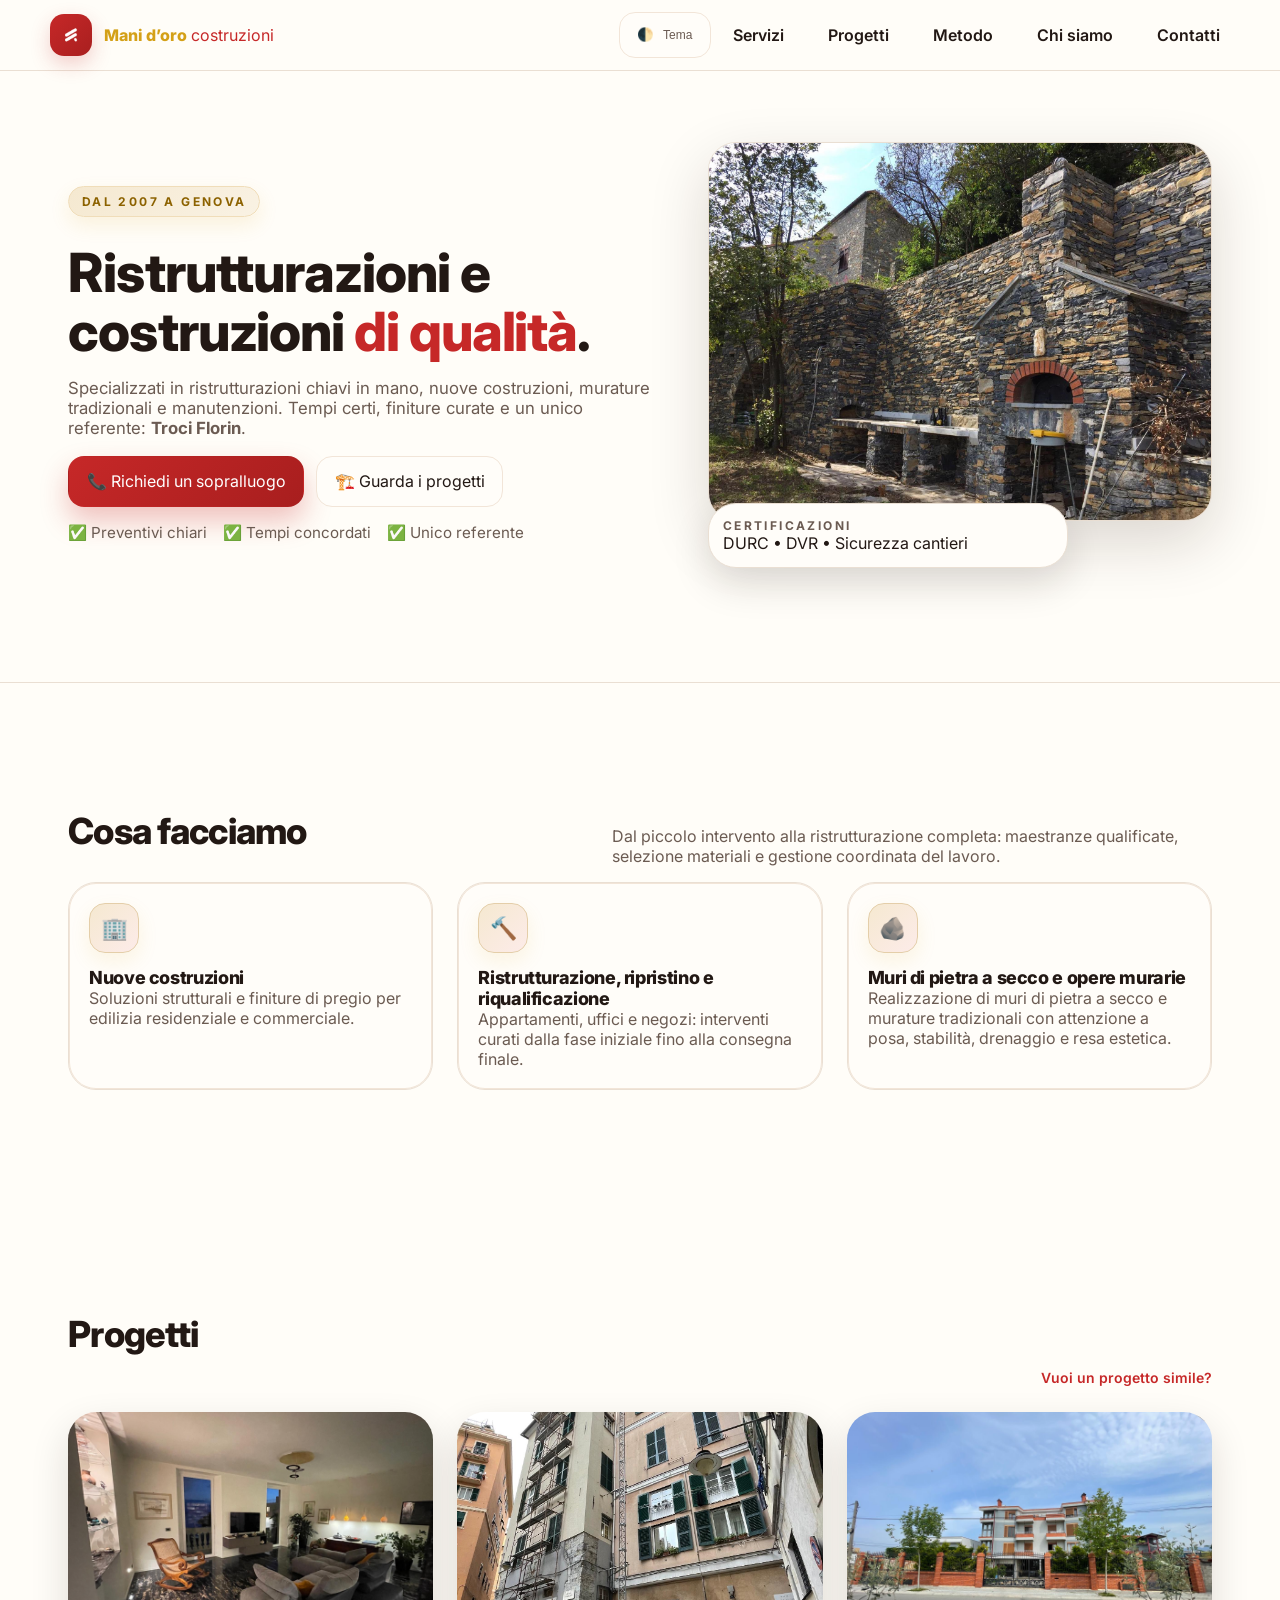
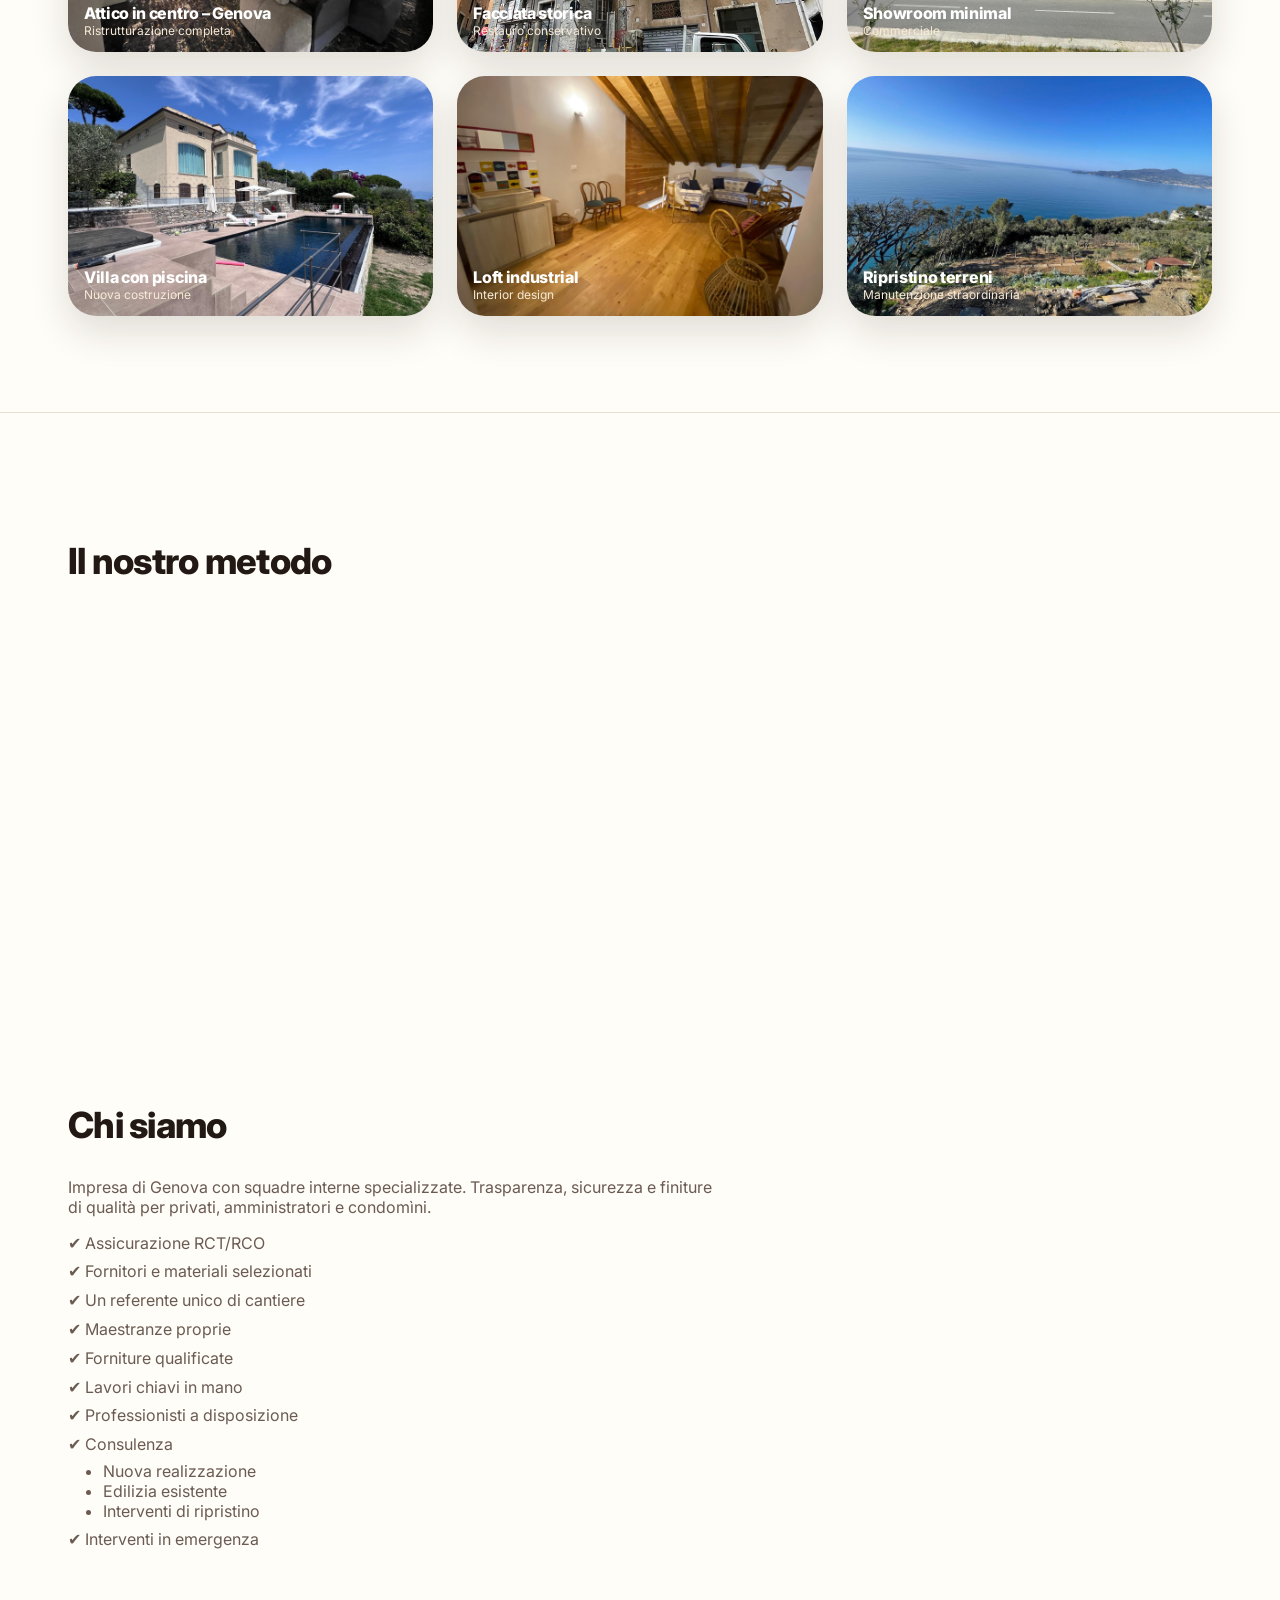
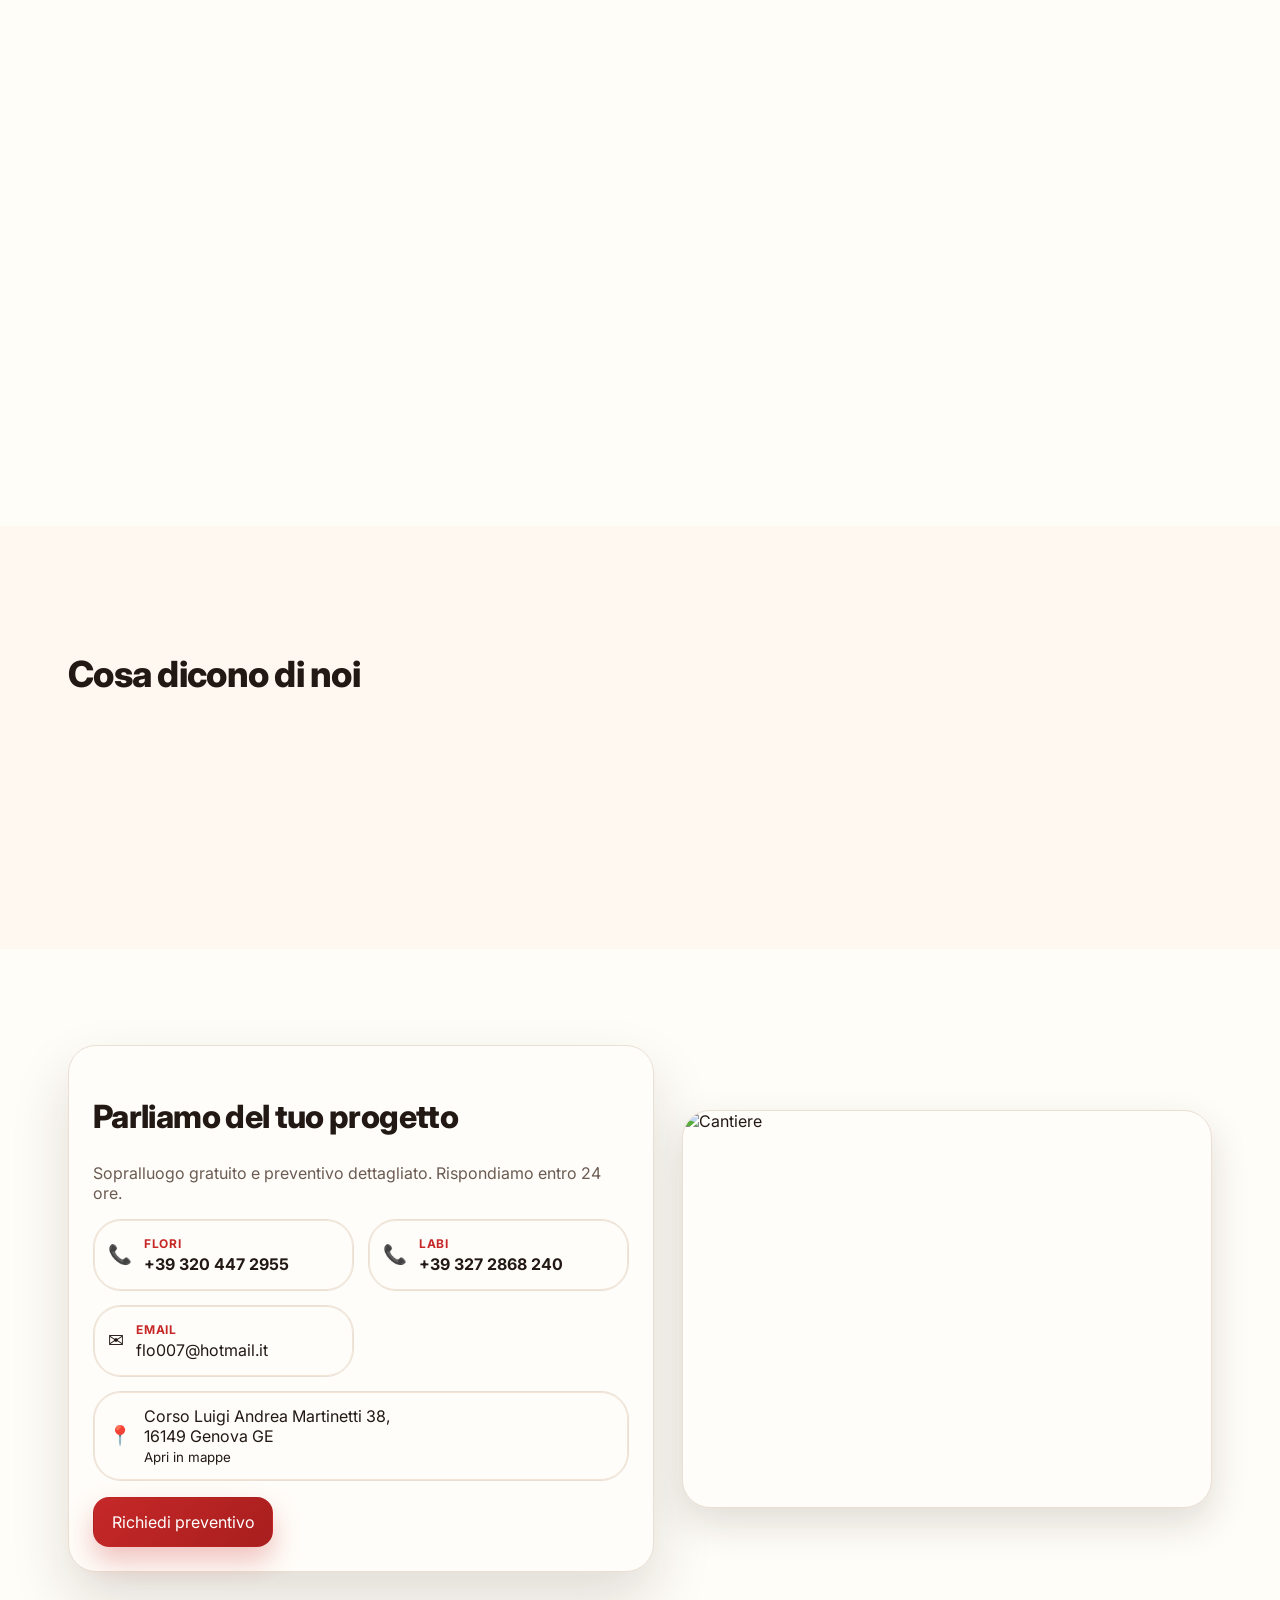
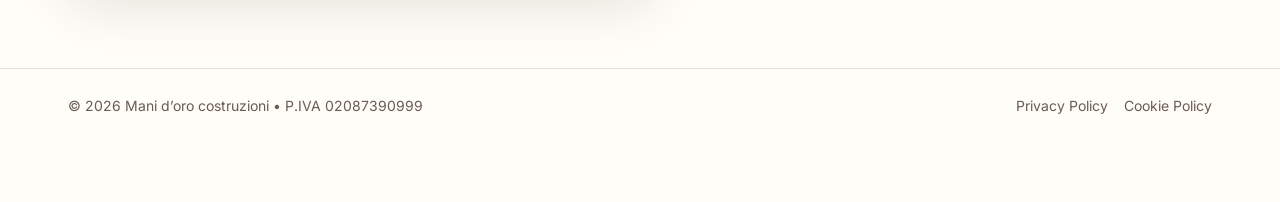
==== index.html @ 69151819 "Replace image sources with local files" ====
<!doctype html>
<html lang="it">
<head>
    <meta charset="utf-8" />
    <meta name="viewport" content="width=device-width, initial-scale=1" />
    <title>Mani d’oro costruzioni</title>
    <meta name="description" content="Mani d’oro costruzioni: impresa edile a Genova di Troci Florin." />
    <link rel="preconnect" href="https://fonts.googleapis.com">
    <link rel="preconnect" href="https://fonts.gstatic.com" crossorigin>
    <link href="https://fonts.googleapis.com/css2?family=Inter:wght@400;500;600;700;800&display=swap" rel="stylesheet">
    <link href="css/home.css" rel="stylesheet" />
</head>
<body>
    <!-- NAV -->
    <header class="sticky" role="banner">
        <div class="container nav-wrap">
            <a href="#hero" class="brand-link" aria-label="Torna all'inizio">
                <div class="brand-mark">
                    <img class="logo logo-dark" src="img/logo-white.png" alt="Mani d’oro costruzioni" width="22" height="22" />
                </div>
                <div class="logo-text">
                    <b class="md-h gold">Mani d’oro</b>
                    <span class="red">costruzioni</span>
                </div>
            </a>

            <button id="toggleTheme" class="btn ghost subtitle" aria-label="Cambia tema">🌓 <span class="theme-label">Tema</span></button>

            <button id="navToggle" class="btn ghost subtitle mobile-only"
                    aria-label="Apri menu" aria-expanded="false" aria-controls="navMenu">☰</button>

            <nav id="navMenu" aria-label="Principale">
                <ul class="menu">
                    <li><a href="#servizi">Servizi</a></li>
                    <li><a href="#portfolio">Progetti</a></li>
                    <li><a href="#processo">Metodo</a></li>
                    <li><a href="#chi-siamo">Chi siamo</a></li>
                    <li><a href="#contatti">Contatti</a></li>
                </ul>
            </nav>
        </div>
    </header>

    <!-- HERO -->
    <section id="hero" class="hero">
        <div class="container hero-grid">
            <div>
                <div class="subtitle hero-topline">
                    <span class="badge">Dal 2007 a Genova</span>
                </div>

                <h1 class="title hero-title">
                    Ristrutturazioni e costruzioni <span class="accent-text">di qualità</span>.
                </h1>

                <p class="subtitle hero-copy">
                    Specializzati in ristrutturazioni chiavi in mano, nuove costruzioni, murature tradizionali e manutenzioni.
                    Tempi certi, finiture curate e un unico referente: <strong>Troci Florin</strong>.
                </p>

                <div class="hero-actions">
                    <a href="#contatti" class="btn primary">📞 Richiedi un sopralluogo</a>
                    <a href="#portfolio" class="btn ghost">🏗️ Guarda i progetti</a>
                </div>

                <div class="kpis">
                    <div>✅ Preventivi chiari</div>
                    <div>✅ Tempi concordati</div>
                    <div>✅ Unico referente</div>
                </div>
            </div>

            <div class="reveal">
                <div class="card bleed ring shadow-xl no-pad">
                    <img src="/img/WhatsApp%20Image%202026-03-26%20at%207.37.46%20AM.jpeg" alt="Cantiere e squadra edile" />
                </div>

                <div class="card tight shadow-lg cert-card">
                    <div class="subtitle cert-title">Certificazioni</div>
                    <div>DURC • DVR • Sicurezza cantieri</div>
                </div>
            </div>
        </div>
    </section>

    <!-- SERVIZI -->
    <section id="servizi" class="section-border">
        <div class="container">
            <div class="section-head">
                <h2 class="title section-title">Cosa facciamo</h2>
                <p class="subtitle section-copy">
                    Dal piccolo intervento alla ristrutturazione completa: maestranze qualificate, selezione materiali e gestione coordinata del lavoro.
                </p>
            </div>

            <div class="grid cols-3 service-grid">
                <div class="card feature reveal ring">
                    <div class="icon">🏢</div>
                    <div>
                        <div class="title feature-title">Nuove costruzioni</div>
                        <div class="subtitle">
                            Soluzioni strutturali e finiture di pregio per edilizia residenziale e commerciale.
                        </div>
                    </div>
                </div>

                <div class="card feature reveal ring">
                    <div class="icon">🔨</div>
                    <div>
                        <div class="title feature-title">Ristrutturazione, ripristino e riqualificazione</div>
                        <div class="subtitle">
                            Appartamenti, uffici e negozi: interventi curati dalla fase iniziale fino alla consegna finale.
                        </div>
                    </div>
                </div>

                <div class="card feature reveal ring">
                    <div class="icon">🪨</div>
                    <div>
                        <div class="title feature-title">Muri di pietra a secco e opere murarie</div>
                        <div class="subtitle">
                            Realizzazione di muri di pietra a secco e murature tradizionali con attenzione a posa, stabilità, drenaggio e resa estetica.
                        </div>
                    </div>
                </div>
            </div>
        </div>
    </section>

    <!-- PORTFOLIO -->
    <section id="portfolio">
        <div class="container">
            <div class="section-head">
                <h2 class="title section-title">Progetti</h2>
                <a href="#contatti" class="subtitle section-link">Vuoi un progetto simile?</a>
            </div>

            <div class="grid cols-3" style="margin-top:26px">
                <figure class="work ring reveal shadow-lg">
                    <img alt="Attico in centro – Genova" src="img/d7bdcaf5-244e-4e22-9ba8-12d6778380ae.jpeg?q=80&w=1200&auto=format&fit=crop">
                    <figcaption class="work-meta">
                        <div class="indexed100">
                            <div class="title white-text">Attico in centro – Genova</div>
                            <div class="subtitle work-subtitle">Ristrutturazione completa</div>
                        </div>
                        <span class="pill indexed100">Dettagli</span>
                    </figcaption>
                </figure>

                <figure class="work ring reveal shadow-lg">
                    <img alt="Facciata storica" src="img/86275e71-2fc5-45fb-84c9-345a38d446e4.jpeg">
                    <figcaption class="work-meta">
                        <div class="indexed100">
                            <div class="title white-text">Facciata storica</div>
                            <div class="subtitle work-subtitle">Restauro conservativo</div>
                        </div>
                        <span class="pill indexed100">Dettagli</span>
                    </figcaption>
                </figure>

                <figure class="work ring reveal shadow-lg">
                    <img alt="Showroom minimal" src="img/2736a643-9ccc-4ff5-9fa2-9f40ad071ff2.jpeg?q=80&w=1200&auto=format&fit=crop">
                    <figcaption class="work-meta">
                        <div class="indexed100">
                            <div class="title white-text">Showroom minimal</div>
                            <div class="subtitle work-subtitle">Commerciale</div>
                        </div>
                        <span class="pill indexed100">Dettagli</span>
                    </figcaption>
                </figure>

                <figure class="work ring reveal shadow-lg">
                    <img alt="Villa con piscina" src="img/d3be8226-9c7c-4b97-99c7-5edf4003ca77.jpeg">
                    <figcaption class="work-meta">
                        <div class="indexed100">
                            <div class="title white-text">Villa con piscina</div>
                            <div class="subtitle work-subtitle">Nuova costruzione</div>
                        </div>
                        <span class="pill indexed100">Dettagli</span>
                    </figcaption>
                </figure>

                <figure class="work ring reveal shadow-lg">
                    <img alt="Loft industrial" src="img/31fd82b0-82cc-4114-aaec-7797b19d162c.jpeg">
                    <figcaption class="work-meta">
                        <div class="indexed100">
                            <div class="title white-text">Loft industrial</div>
                            <div class="subtitle work-subtitle">Interior design</div>
                        </div>
                        <span class="pill indexed100">Dettagli</span>
                    </figcaption>
                </figure>

                <figure class="work ring reveal shadow-lg">
                    <img alt="Copertura e tetto" src="img/65e25bc8-8eff-439d-88a3-4c3e5cd5e48d.jpeg">
                    <figcaption class="work-meta">
                        <div class="indexed100">
                            <div class="title white-text">Ripristino terreni</div>
                            <div class="subtitle work-subtitle">Manutenzione straordinaria</div>
                        </div>
                        <span class="pill indexed100">Dettagli</span>
                    </figcaption>
                </figure>
            </div>
        </div>
    </section>

    <!-- PROCESSO -->
    <section id="processo" class="section-border">
        <div class="container">
            <h2 class="title section-title">Il nostro metodo</h2>

            <div class="grid cols-5 process-grid">
                <div class="card reveal ring">
                    <div class="step-num">1</div>
                    <h3 class="title process-title">Sopralluogo</h3>
                    <p class="subtitle">Analisi esigenze, rilievi sul posto e prima valutazione tecnica dell’intervento.</p>
                </div>

                <div class="card reveal ring">
                    <div class="step-num">2</div>
                    <h3 class="title process-title">Progetto & Preventivo</h3>
                    <p class="subtitle">Proposta dettagliata con lavorazioni previste, materiali consigliati e tempi di esecuzione.</p>
                </div>

                <div class="card reveal ring">
                    <div class="step-num">3</div>
                    <h3 class="title process-title">Esecuzione lavori</h3>
                    <p class="subtitle">Squadre qualificate, attenzione alla sicurezza, ordine di cantiere e qualità esecutiva.</p>
                </div>

                <div class="card reveal ring">
                    <div class="step-num">4</div>
                    <h3 class="title process-title">Murature in pietra</h3>
                    <p class="subtitle">Realizzazione di muri di pietra a secco e opere murarie tradizionali con cura di posa, stabilità e drenaggio.</p>
                </div>

                <div class="card reveal ring">
                    <div class="step-num">5</div>
                    <h3 class="title process-title">Consegna & Assistenza</h3>
                    <p class="subtitle">Verifica finale del lavoro eseguito e supporto anche dopo la conclusione dell’intervento.</p>
                </div>
            </div>
        </div>
    </section>

    <!-- CHI SIAMO -->
    <section id="chi-siamo">
        <div class="container chi-grid">
            <div>
                <h2 class="title section-title">Chi siamo</h2>
                <p class="subtitle about-copy">
                    Impresa di Genova con squadre interne specializzate. Trasparenza, sicurezza e finiture di qualità per privati, amministratori e condomìni.
                </p>

                <ul class="subtitle about-list">
                    <li>✔️ Assicurazione RCT/RCO</li>
                    <li>✔️ Fornitori e materiali selezionati</li>
                    <li>✔️ Un referente unico di cantiere</li>
                    <li>✔️ Maestranze proprie</li>
                    <li>✔️ Forniture qualificate</li>
                    <li>✔️ Lavori chiavi in mano</li>
                    <li>✔️ Professionisti a disposizione</li>
                    <li>
                        ✔️ Consulenza
                        <ul>
                            <li>Nuova realizzazione</li>
                            <li>Edilizia esistente</li>
                            <li>Interventi di ripristino</li>
                        </ul>
                    </li>
                    <li>✔️ Interventi in emergenza</li>
                </ul>
            </div>

            <div class="grid cols-2">
                <div class="card bleed ring reveal shadow-lg media-card">
                    <img class="same-height"
                         src="https://images.unsplash.com/photo-1460574283810-2aab119d8511?q=80&w=1400&auto=format&fit=crop"
                         alt="Dettagli di cantiere" />
                </div>

                <div class="card bleed ring reveal shadow-lg media-card">
                    <img class="same-height"
                         src="https://images.unsplash.com/photo-1494145904049-0dca59b4bbad?q=80&w=1400&auto=format&fit=crop"
                         alt="Strumenti e misure" />
                </div>
            </div>
        </div>
    </section>

    <!-- TESTIMONIANZE -->
    <section class="testimonial-section">
        <div class="container">
            <h2 class="title section-title">Cosa dicono di noi</h2>

            <div class="grid cols-3" style="margin-top:26px">
                <div class="card reveal ring">
                    <div class="quote">❝</div>
                    <p class="testimonial-text">Professionalità impeccabile e tempi rispettati al giorno.</p>
                    <div class="subtitle testimonial-author">Bardi F. • Condominio Sampierdarena</div>
                </div>

                <div class="card reveal ring">
                    <div class="quote">❝</div>
                    <p class="testimonial-text">Ristrutturazione completa senza stress: risultato oltre le aspettative.</p>
                    <div class="subtitle testimonial-author">Cesare R. • Privato</div>
                </div>

                <div class="card reveal ring">
                    <div class="quote">❝</div>
                    <p class="testimonial-text">Ottimo coordinamento con il nostro studio tecnico.</p>
                    <div class="subtitle testimonial-author">Ing. P. Ferri • Studio Ferri</div>
                </div>
            </div>
        </div>
    </section>

    <!-- CONTATTI -->
    <section id="contatti">
        <div class="container contact-grid">
            <div class="card ring shadow-lg contact-card">
                <h2 class="title contact-title">Parliamo del tuo progetto</h2>
                <p class="subtitle contact-copy">
                    Sopralluogo gratuito e preventivo dettagliato. Rispondiamo entro 24 ore.
                </p>

                <div class="contact-list">
                    <div class="card tight ring contact-item">
                        <span class="contact-icon">📞</span>
                        <div>
                            <div class="contact-name">Flori</div>
                            <a href="tel:+393204472955" aria-label="Chiama Flori al +39 320 447 2955">
                                <strong>+39 320 447 2955</strong>
                            </a>
                        </div>
                    </div>

                    <div class="card tight ring contact-item">
                        <span class="contact-icon">📞</span>
                        <div>
                            <div class="contact-name">Labi</div>
                            <a href="tel:+393272868240" aria-label="Chiama Labi al +39 327 2868 240">
                                <strong>+39 327 2868 240</strong>
                            </a>
                        </div>
                    </div>

                    <div class="card tight ring contact-item">
                        <span class="contact-icon">✉️</span>
                        <div>
                            <div class="contact-name">Email</div>
                            <a href="mailto:flo007@hotmail.it?subject=Richiesta%20preventivo" aria-label="Scrivi a flo007@hotmail.it">
                                flo007@hotmail.it
                            </a>
                        </div>
                    </div>

                    <div class="card tight ring contact-item full-span">
                        <span class="contact-icon">📍</span>
                        <span>
                            <a
                                href="https://www.google.com/maps?q=Corso+Luigi+Andrea+Martinetti+38,+16149+Genova+GE"
                                target="_blank" rel="noopener"
                                aria-label="Apri l'indirizzo in Google Maps"
                            >
                                Corso Luigi Andrea Martinetti 38,<br>16149 Genova GE
                            </a>
                            <br>
                            <small>
                                <a
                                    href="https://maps.apple.com/?q=Corso%20Luigi%20Andrea%20Martinetti%2038,%2016149%20Genova%20GE"
                                    target="_blank" rel="noopener"
                                    aria-label="Apri mappa"
                                >
                                    Apri in mappe
                                </a>
                            </small>
                        </span>
                    </div>
                </div>

                <div class="contact-actions">
                    <a href="mailto:flo007@hotmail.it?subject=Richiesta%20preventivo" class="btn primary">
                        Richiedi preventivo
                    </a>
                </div>
            </div>

            <figure class="card bleed ring shadow-lg contact-media no-pad">
                <img src="https://images.unsplash.com/photo-1444418776041-9c7e33cc5a9c?q=80&w=1600&auto=format&fit=crop" alt="Cantiere" />
            </figure>
        </div>
    </section>

    <div id="modalOverlay" class="modal-overlay" onclick="closeModal(event)" aria-hidden="true">
        <div class="modal-box" role="dialog" aria-modal="true" aria-labelledby="modalTitle" onclick="event.stopPropagation()">
            <button class="modal-close" type="button" aria-label="Chiudi finestra" onclick="closeModal()">✖</button>
            <div id="modalContent"></div>
        </div>
    </div>
    
    <footer>
        <div class="container footer-wrap">
            <div class="subtitle footer-copy">
                © <span id="year"></span> Mani d’oro costruzioni • P.IVA 02087390999
            </div>
    
            <div class="footer-links">
                <a href="#" onclick="openPrivacy(); return false;">Privacy Policy</a>
                <a href="#" onclick="openCookie(); return false;">Cookie Policy</a>
            </div>
        </div>
    </footer>

    <script>
        const root = document.documentElement;
        const saved = localStorage.getItem('theme');
        if (saved === 'dark') { root.classList.add('dark'); }

        document.getElementById('toggleTheme')?.addEventListener('click', () => {
            root.classList.toggle('dark');
            localStorage.setItem('theme', root.classList.contains('dark') ? 'dark' : 'light');
        });

        const io = new IntersectionObserver((entries) => {
            for (const e of entries) {
                if (e.isIntersecting) {
                    e.target.classList.add('in');
                    io.unobserve(e.target);
                }
            }
        }, { threshold: 0.15 });

        document.querySelectorAll('.reveal, .work').forEach(el => io.observe(el));
        document.getElementById('year') && (document.getElementById('year').textContent = new Date().getFullYear());

        const navToggle = document.getElementById('navToggle');
        const navMenu = document.getElementById('navMenu');

        function closeNav() {
            navMenu?.classList.remove('open');
            navToggle?.setAttribute('aria-expanded', 'false');
            document.querySelectorAll('.has-dropdown.open').forEach(li => li.classList.remove('open'));
            document.querySelectorAll('.drop-trigger[aria-expanded="true"]').forEach(b => b.setAttribute('aria-expanded', 'false'));
        }

        navToggle?.addEventListener('click', () => {
            const isOpen = navMenu.classList.toggle('open');
            navToggle.setAttribute('aria-expanded', isOpen ? 'true' : 'false');
        });

        document.querySelectorAll('.drop-trigger').forEach(btn => {
            btn.addEventListener('click', (e) => {
                const li = e.currentTarget.closest('.has-dropdown');
                const open = li.classList.toggle('open');
                e.currentTarget.setAttribute('aria-expanded', open ? 'true' : 'false');
            });
        });

        document.addEventListener('click', (e) => {
            if (!navMenu?.contains(e.target) && !navToggle?.contains(e.target)) closeNav();
        });

        document.addEventListener('keydown', (e) => {
            if (e.key === 'Escape') closeNav();
        });

        document.querySelectorAll('#navMenu a').forEach(a => a.addEventListener('click', closeNav));

        function openPrivacy() {
            document.getElementById('modalContent').innerHTML = `
                <h2 id="modalTitle">Privacy Policy</h2>
        
                <p><strong>Titolare del trattamento:</strong> Mani d’oro costruzioni</p>
                <p><strong>Contatto:</strong> <a href="mailto:flo007@hotmail.it">flo007@hotmail.it</a></p>
        
                <p>Questo sito ha finalità esclusivamente informative e di presentazione dell’attività.</p>
        
                <p>Attraverso la normale navigazione possono essere trattati dati tecnici come indirizzo IP, informazioni sul dispositivo, browser e data/ora della richiesta, nei limiti necessari al funzionamento del sito, alla sicurezza e alla corretta erogazione dei contenuti.</p>
        
                <p>Il sito non contiene form di registrazione, aree riservate, sistemi di profilazione, strumenti pubblicitari o piattaforme di analytics nel codice attualmente pubblicato.</p>
        
                <p>Il sito utilizza alcuni servizi di terze parti per la visualizzazione di contenuti, tra cui Google Fonts e immagini ospitate su domini esterni. L’apertura di link verso Google Maps, Apple Maps, telefono ed e-mail avviene solo su azione volontaria dell’utente.</p>
        
                <p>I dati sono trattati per consentire la fruizione del sito, per ragioni tecniche e di sicurezza e, nei casi in cui l’utente scelga di contattare il titolare, per dare seguito alla richiesta.</p>
        
                <p>L’utente può esercitare i diritti previsti dalla normativa applicabile in materia di protezione dei dati personali, nei limiti e con le modalità previste dalla legge, contattando il titolare ai recapiti sopra indicati.</p>
            `;
            document.getElementById('modalOverlay').classList.add('active');
            document.getElementById('modalOverlay').setAttribute('aria-hidden', 'false');
        }

        function openCookie() {
            document.getElementById('modalContent').innerHTML = `
                <h2 id="modalTitle">Cookie Policy</h2>
        
                <p>Questo sito utilizza esclusivamente strumenti tecnici necessari al corretto funzionamento delle pagine e alla fruizione dei contenuti.</p>
        
                <p>Nel codice del sito non sono presenti cookie di profilazione, strumenti pubblicitari o sistemi di analisi del traffico come Google Analytics.</p>
        
                <p>Il sito utilizza servizi tecnici di terze parti per la visualizzazione di alcuni contenuti, in particolare Google Fonts e immagini caricate da domini esterni.</p>
        
                <p>I link verso Google Maps, Apple Maps, telefono ed e-mail attivano servizi esterni solo su iniziativa dell’utente, al momento del click.</p>
        
                <p>Per i soli cookie tecnici e strumenti equivalenti non è richiesto il consenso, ma resta l’obbligo dell’informativa.</p>
            `;
            document.getElementById('modalOverlay').classList.add('active');
            document.getElementById('modalOverlay').setAttribute('aria-hidden', 'false');
        }
        
        function closeModal(e) {
            document.getElementById('modalOverlay').classList.remove('active');
            document.getElementById('modalOverlay').setAttribute('aria-hidden', 'true');
        }
    </script>
</body>
</html>
---- css/home.css ----
:root {
    --bg: #fffdf8;
    --text: #221814;
    --muted: #6b5b52;
    --line: #eadfd3;
    --card: #fff8f1;
    --ring: #f2e5d8;

    --brand: #c62828;
    --accent: #d4a017;
    --brand-ink: #221814;

    --radius-xl: 22px;
    --radius-2xl: 28px;
}

:root.dark {
    --bg: #140f0d;
    --text: #f7efe8;
    --muted: #c8b8ab;
    --line: #2d211c;
    --card: #1c1512;
    --ring: #2a1e18;

    --brand: #e03a3a;
    --accent: #e0b43a;
    --brand-ink: #fff7ef;
}

* {
    box-sizing: border-box;
}

html {
    font-size: 14px;
    position: relative;
    min-height: 100%;
}

@media (min-width: 768px) {
    html {
        font-size: 16px;
    }
}

html,
body {
    min-height: 100%;
    background: var(--bg);
}

body {
    margin: 0;
    margin-bottom: 60px;
    font-family: Inter, system-ui, -apple-system, Segoe UI, Roboto, Arial, sans-serif;
    color: var(--text);
    position: relative;
}

body::before {
    content: "";
    position: fixed;
    inset: 0;
    pointer-events: none;
    z-index: -1;
    background:
        radial-gradient(
            circle at top right,
            color-mix(in oklab, var(--accent) 10%, transparent),
            transparent 32%
        ),
        radial-gradient(
            circle at top left,
            color-mix(in oklab, var(--brand) 6%, transparent),
            transparent 28%
        ),
        linear-gradient(
            180deg,
            color-mix(in oklab, var(--accent) 2%, var(--bg)),
            var(--bg) 30%
        );
}

img {
    display: block;
    max-width: 100%;
    height: auto;
}

a {
    color: inherit;
    text-decoration: none;
}

a:hover {
    color: inherit;
}

figure {
    margin: 0;
}

.container {
    max-width: 1180px;
    margin: 0 auto;
    padding: 0 18px;
}

.mobile-only {
    display: none;
}

.nav-wrap {
    display: flex;
    align-items: center;
    gap: 12px;
    padding: 12px 0;
    position: relative;
}

.brand-link {
    display: flex;
    align-items: center;
    gap: 12px;
    flex: 1;
}

.theme-label {
    font-size: 12px;
}

.btn {
    display: inline-flex;
    gap: .55rem;
    align-items: center;
    justify-content: center;
    border-radius: 16px;
    padding: .9rem 1.1rem;
    border: 1px solid var(--line);
    background: transparent;
    cursor: pointer;
    transition: transform .2s ease, box-shadow .2s ease, background .2s ease, border-color .2s ease;
}

.btn.primary {
    background: linear-gradient(135deg, var(--brand), #a81e1e);
    color: #fff;
    border-color: transparent;
    box-shadow: 0 14px 28px rgba(198, 40, 40, .28);
}

.btn.primary:hover {
    transform: translateY(-1px);
    box-shadow: 0 18px 34px rgba(198, 40, 40, .32);
}

.btn.ghost {
    border-color: var(--ring);
    background: color-mix(in oklab, var(--bg) 86%, white);
}

.btn.ghost:hover {
    background: color-mix(in oklab, var(--accent) 14%, transparent);
    border-color: color-mix(in oklab, var(--accent) 40%, var(--ring));
}

.btn:focus,
.btn:active:focus,
.btn-link.nav-link:focus,
.form-control:focus,
.form-check-input:focus {
    box-shadow: 0 0 0 0.1rem white, 0 0 0 0.25rem color-mix(in oklab, var(--accent) 55%, white);
}

.pill {
    display: none;
    font-size: 12px;
    padding: .4rem .7rem;
    border-radius: 999px;
    background: var(--brand);
    color: #fff;
    font-weight: 700;
}

.badge {
    display: inline-flex;
    align-items: center;
    gap: .45rem;
    border-radius: 999px;
    padding: .45rem .8rem;
    background: linear-gradient(
        135deg,
        color-mix(in oklab, var(--accent) 24%, white),
        color-mix(in oklab, var(--accent) 14%, white)
    );
    color: #8c6200;
    font-weight: 700;
    border: 1px solid color-mix(in oklab, var(--accent) 36%, white);
    box-shadow: 0 8px 20px rgba(212, 160, 23, .12);
}

.ring {
    box-shadow: 0 0 0 1px var(--ring) inset;
}

.shadow-xl {
    box-shadow: 0 22px 60px rgba(35, 20, 14, .16);
}

.shadow-lg {
    box-shadow: 0 16px 38px rgba(35, 20, 14, .14);
}

.no-pad {
    padding: 0 !important;
}

header.sticky {
    width: 100%;
    padding: 0 20px;
    position: fixed;
    top: 0;
    z-index: 600;
    background: color-mix(in oklab, var(--bg) 84%, transparent);
    backdrop-filter: saturate(150%) blur(10px);
    border-bottom: 1px solid var(--line);
}

.brand-mark {
    width: 42px;
    height: 42px;
    border-radius: 14px;
    display: grid;
    place-items: center;
    background: linear-gradient(135deg, var(--brand), #a91f1f);
    box-shadow: 0 8px 20px rgba(198, 40, 40, .22);
    transition: .3s;
}

.brand-mark:hover {
    outline: 8px solid color-mix(in oklab, var(--brand) 20%, transparent);
}

.logo {
    display: block;
    width: 22px;
    height: 22px;
}

.logo-dark {
    display: block;
}

.logo-text {
    display: flex;
    gap: .35ch;
    align-items: baseline;
}

.logo-text b {
    font-weight: 800;
}

.logo-text .gold {
    color: var(--accent);
}

.logo-text .red {
    color: var(--brand);
}

nav .menu {
    display: none;
    gap: 24px;
}

#navMenu .menu {
    list-style: none;
    margin: 0;
    padding: 0;
    align-items: center;
}

.menu li {
    padding: 10px 0;
}

#navMenu .menu > li > a,
#navMenu .drop-trigger {
    font-weight: 600;
    padding: 8px 10px;
    border-radius: 10px;
}

#navMenu .menu > li > a:hover,
#navMenu .drop-trigger:hover {
    background: var(--card);
}

#navToggle {
    display: none;
    cursor: pointer;
}

.has-dropdown {
    position: relative;
}

.drop-trigger {
    background: transparent;
    border: 0;
    cursor: pointer;
    font: inherit;
    color: inherit;
}

.dropdown {
    position: absolute;
    top: calc(100% + 6px);
    left: 0;
    min-width: 220px;
    background: var(--bg);
    border: 1px solid var(--line);
    border-radius: 14px;
    padding: 6px;
    display: none;
    box-shadow: 0 12px 30px rgba(35, 20, 14, .10);
    z-index: 20;
}

.dropdown a {
    display: block;
    padding: 8px 10px;
    border-radius: 10px;
}

.dropdown a:hover {
    background: var(--card);
}

@media (hover:hover) and (min-width:860px) {
    .has-dropdown:hover > .dropdown {
        display: block;
    }
}

@media(min-width:860px) {
    nav .menu {
        display: flex;
    }
}

@media (max-width: 860px) {
    .mobile-only {
        display: inline-flex;
    }

    #navToggle {
        display: block;
    }

    #navMenu {
        position: absolute;
        right: 12px;
        left: 12px;
        top: 68px;
        display: none;
    }

    #navMenu.open {
        display: block;
    }

    #navMenu .menu {
        display: grid;
        gap: 20px;
        background: var(--bg);
        border: 1px solid var(--line);
        border-radius: 16px;
        padding: 20px 10px;
        box-shadow: 0 16px 40px rgba(35, 20, 14, .12);
    }

    .has-dropdown {
        position: static;
    }

    .has-dropdown .dropdown {
        position: static;
        border: 0;
        border-radius: 0;
        box-shadow: none;
        padding: 4px 0 0 12px;
        display: none;
    }

    .has-dropdown.open .dropdown {
        display: block;
    }
}

section {
    padding: 96px 0;
}

.section-border {
    border-top: 1px solid var(--line);
}

.hero {
    position: relative;
    overflow: hidden;
    padding-top: 142px;
}

.hero::before {
    content: "";
    position: absolute;
    inset: -10% -20% auto auto;
    width: 1100px;
    height: 1100px;
    border-radius: 50%;
    background: radial-gradient(
        closest-side,
        color-mix(in oklab, var(--accent) 18%, transparent),
        transparent 56%
    );
    z-index: -1;
    transform: translate(25%, -14%);
    pointer-events: none;
}

.hero-grid {
    display: grid;
    gap: 48px;
    align-items: center;
}

@media(min-width:940px) {
    .hero-grid {
        grid-template-columns: 1.08fr .92fr;
    }
}

.hero-topline {
    text-transform: uppercase;
    letter-spacing: .2em;
    font-size: 12px;
    display: flex;
    align-items: center;
    gap: 8px;
}

.hero-title {
    font-size: clamp(32px, 4.4vw, 54px);
    line-height: 1.08;
    margin: .5em 0 .2em;
}

.hero-copy {
    max-width: 60ch;
    font-size: 1.05rem;
}

.hero-actions {
    display: flex;
    flex-wrap: wrap;
    gap: 12px;
    margin-top: 18px;
}

.accent-text {
    color: var(--brand);
}

.cert-card {
    position: relative;
    top: -18px;
    max-width: 360px;
}

.cert-title {
    text-transform: uppercase;
    letter-spacing: .2em;
    font-size: 12px;
    color: var(--accent);
    font-weight: 700;
}

.kpis {
    display: flex;
    gap: 16px;
    color: var(--muted);
    font-size: .95rem;
    flex-wrap: wrap;
    margin-top: 16px;
}

.same-height {
    width: 100%;
    height: 100%;
    object-fit: cover;
    aspect-ratio: 4 / 3;
    border-radius: inherit;
}

.grid {
    display: grid;
    gap: 24px;
}

.cols-2 {
    grid-template-columns: repeat(2, 1fr);
}

.cols-3 {
    grid-template-columns: repeat(3, 1fr);
}

.cols-4 {
    grid-template-columns: repeat(4, 1fr);
}

.cols-5 {
    grid-template-columns: repeat(5, 1fr);
}

@media(max-width:1160px) {
    .cols-5 {
        grid-template-columns: repeat(3, 1fr);
    }
}

@media(max-width:1060px) {
    .cols-4 {
        grid-template-columns: repeat(2, 1fr);
    }
}

@media(max-width:860px) {
    .cols-5 {
        grid-template-columns: repeat(2, 1fr);
    }
}

@media(max-width:720px) {
    .cols-2,
    .cols-3,
    .cols-4,
    .cols-5 {
        grid-template-columns: 1fr;
    }
}

.card {
    border: 1px solid var(--line);
    border-radius: var(--radius-2xl);
    padding: 20px;
    background: color-mix(in oklab, var(--bg) 88%, white);
}

.card.tight {
    padding: 14px;
}

.card.bleed {
    overflow: hidden;
}

.feature {
    display: flex;
    gap: 14px;
    align-items: flex-start;
    flex-direction: column;
}

.feature .icon {
    width: 50px;
    height: 50px;
    border-radius: 16px;
    background: linear-gradient(
        135deg,
        color-mix(in oklab, var(--accent) 24%, white),
        color-mix(in oklab, var(--brand) 10%, white)
    );
    display: grid;
    place-items: center;
    color: var(--brand);
    font-size: 22px;
    border: 1px solid color-mix(in oklab, var(--accent) 28%, var(--line));
    box-shadow: 0 8px 20px rgba(212, 160, 23, .10);
}

.feature-title {
    font-size: 18px;
}

.title {
    font-weight: 800;
    letter-spacing: -.02em;
}

.subtitle {
    color: var(--muted);
}

.section-head {
    display: flex;
    justify-content: space-between;
    align-items: end;
    gap: 16px;
    flex-wrap: wrap;
}

.section-title {
    font-size: clamp(24px, 3.2vw, 36px);
}

.section-copy {
    max-width: 60ch;
}

.section-link {
    font-size: 14px;
    color: var(--brand);
    font-weight: 600;
}

.work {
    position: relative;
    border-radius: var(--radius-2xl);
    overflow: hidden;
}

.work img {
    height: 240px;
    width: 100%;
    object-fit: cover;
    transition: transform .45s ease;
}

.work:hover img {
    transform: scale(1.035);
}

.work::after {
    content: "";
    position: absolute;
    inset: 0;
    background: linear-gradient(
        to top,
        rgba(198, 40, 40, .82),
        rgba(212, 160, 23, .18) 50%,
        transparent
    );
    opacity: 0;
    transition: .35s ease;
}

.work:hover::after {
    opacity: 1;
}

.work-meta {
    position: absolute;
    left: 16px;
    right: 16px;
    bottom: 14px;
    display: flex;
    align-items: center;
    justify-content: space-between;
    color: #fff;
}

.work-subtitle {
    color: #f6ead6;
    font-size: 12px;
}

.white-text {
    color: #fff;
}

.step-num {
    width: 40px;
    height: 40px;
    border-radius: 12px;
    background: linear-gradient(135deg, var(--brand), #a91f1f);
    color: #fff;
    display: grid;
    place-items: center;
    font-weight: 800;
    box-shadow: 0 10px 22px rgba(198, 40, 40, .24);
}

.process-title {
    margin: .75rem 0 .35rem;
    font-size: 18px;
}

.quote {
    font-size: 34px;
    line-height: 0;
    color: var(--brand);
}

.testimonial-section {
    background: var(--card);
}

.testimonial-text {
    margin-top: .8rem;
}

.testimonial-author {
    margin-top: .8rem;
    font-size: 14px;
}

footer {
    border-top: 1px solid var(--line);
    padding: 28px 0;
}

.footer-wrap {
    display: flex;
    flex-wrap: wrap;
    gap: 12px;
    align-items: center;
    justify-content: space-between;
}

.footer-copy {
    font-size: 14px;
}

.reveal {
    opacity: 0;
    transform: translateY(14px);
    transition: opacity .6s ease, transform .6s ease;
}

.reveal.in {
    opacity: 1;
    transform: none;
}

.chi-grid {
    display: grid;
    gap: 34px;
    align-items: center;
}

.about-copy {
    margin-top: .6rem;
    max-width: 65ch;
}

.about-list {
    margin: 1rem 0 0 0;
    display: grid;
    gap: .55rem;
    padding-left: 0;
    list-style: none;
}

.about-list ul {
    margin: .4rem 0 0 1.2rem;
    padding-left: 1rem;
    list-style: disc;
}

.media-card {
    margin-top: 26px;
    padding: 0 !important;
}

.contact-grid {
    display: grid;
    gap: 28px;
    align-items: center;
    grid-template-columns: 1.05fr .95fr;
}

@media (max-width: 900px) {
    .contact-grid {
        grid-template-columns: 1fr;
    }

    .contact-media {
        order: -1;
        max-width: 480px;
        margin: 0 auto;
    }
}

.contact-card {
    padding: 24px;
}

.contact-title {
    font-size: clamp(24px, 3.2vw, 32px);
}

.contact-copy {
    margin: .5rem 0 1rem;
}

.contact-list {
    display: grid;
    gap: 14px;
    grid-template-columns: 1fr 1fr;
}

@media (max-width: 560px) {
    .contact-list {
        grid-template-columns: 1fr;
    }
}

.indexed100 {
    z-index: 100;
}

.contact-item {
    display: flex;
    align-items: center;
    gap: 12px;
    min-height: 72px;
    padding: 14px 16px;
    overflow-wrap: anywhere;
    word-break: break-word;
}

.contact-icon {
    font-size: 1.2rem;
    line-height: 1;
}

.contact-name {
    font-size: 12px;
    font-weight: 700;
    letter-spacing: .06em;
    text-transform: uppercase;
    color: var(--brand);
    margin-bottom: 3px;
}

.full-span {
    grid-column: 1 / -1;
}

.contact-actions {
    display: flex;
    gap: 12px;
    margin-top: 16px;
    flex-wrap: wrap;
}

@media (max-width: 560px) {
    .contact-actions .btn {
        flex: 1;
        justify-content: center;
    }
}

.contact-media img {
    width: 100%;
    height: 100%;
    object-fit: cover;
    aspect-ratio: 4 / 3;
}

@media (min-width: 901px) {
    .contact-card {
        box-shadow: 0 28px 60px rgba(35, 20, 14, .14);
    }
}

.modal-overlay {
    position: fixed;
    inset: 0;
    background: rgba(0, 0, 0, 0.6);
    display: none;
    align-items: center;
    justify-content: center;
    z-index: 9999;
    padding: 20px;
}

.modal-overlay.active {
    display: flex;
}

.modal-box {
    background: var(--card);
    color: var(--text);
    width: min(720px, 100%);
    max-height: 80vh;
    overflow: auto;
    border-radius: 20px;
    padding: 24px;
    position: relative;
    border: 1px solid var(--line);
    box-shadow: 0 24px 60px rgba(35, 20, 14, .22);
}

.modal-box h2 {
    margin-top: 0;
    margin-bottom: 14px;
    font-size: 28px;
}

.modal-box p {
    line-height: 1.65;
    color: var(--muted);
    margin: 0 0 12px;
}

.modal-box a {
    color: var(--brand);
    text-decoration: underline;
}

.modal-close {
    position: absolute;
    top: 12px;
    right: 14px;
    border: 0;
    background: transparent;
    color: var(--text);
    font-size: 20px;
    cursor: pointer;
}

.footer-links {
    display: flex;
    gap: 16px;
    flex-wrap: wrap;
    align-items: center;
}

.footer-links a {
    font-size: 14px;
    color: var(--muted);
    transition: color .2s ease;
}

.footer-links a:hover {
    color: var(--brand);
}
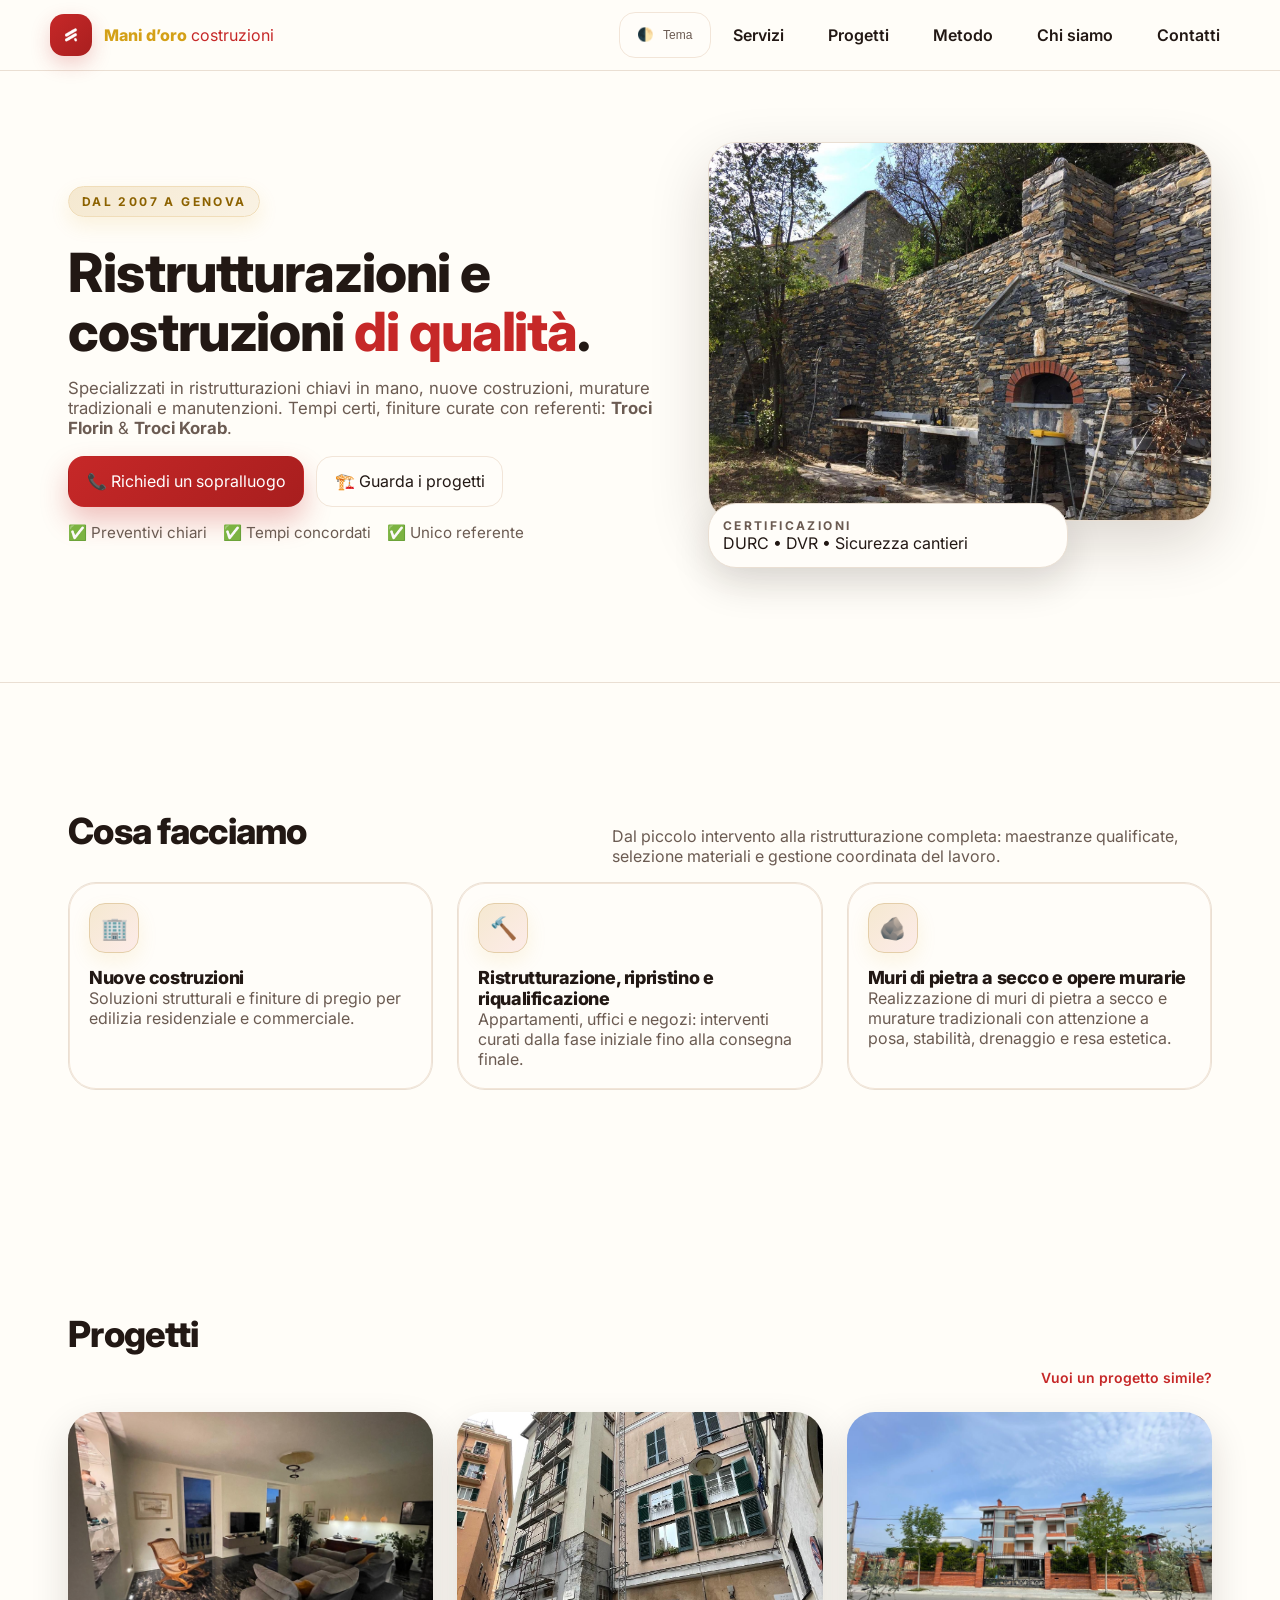
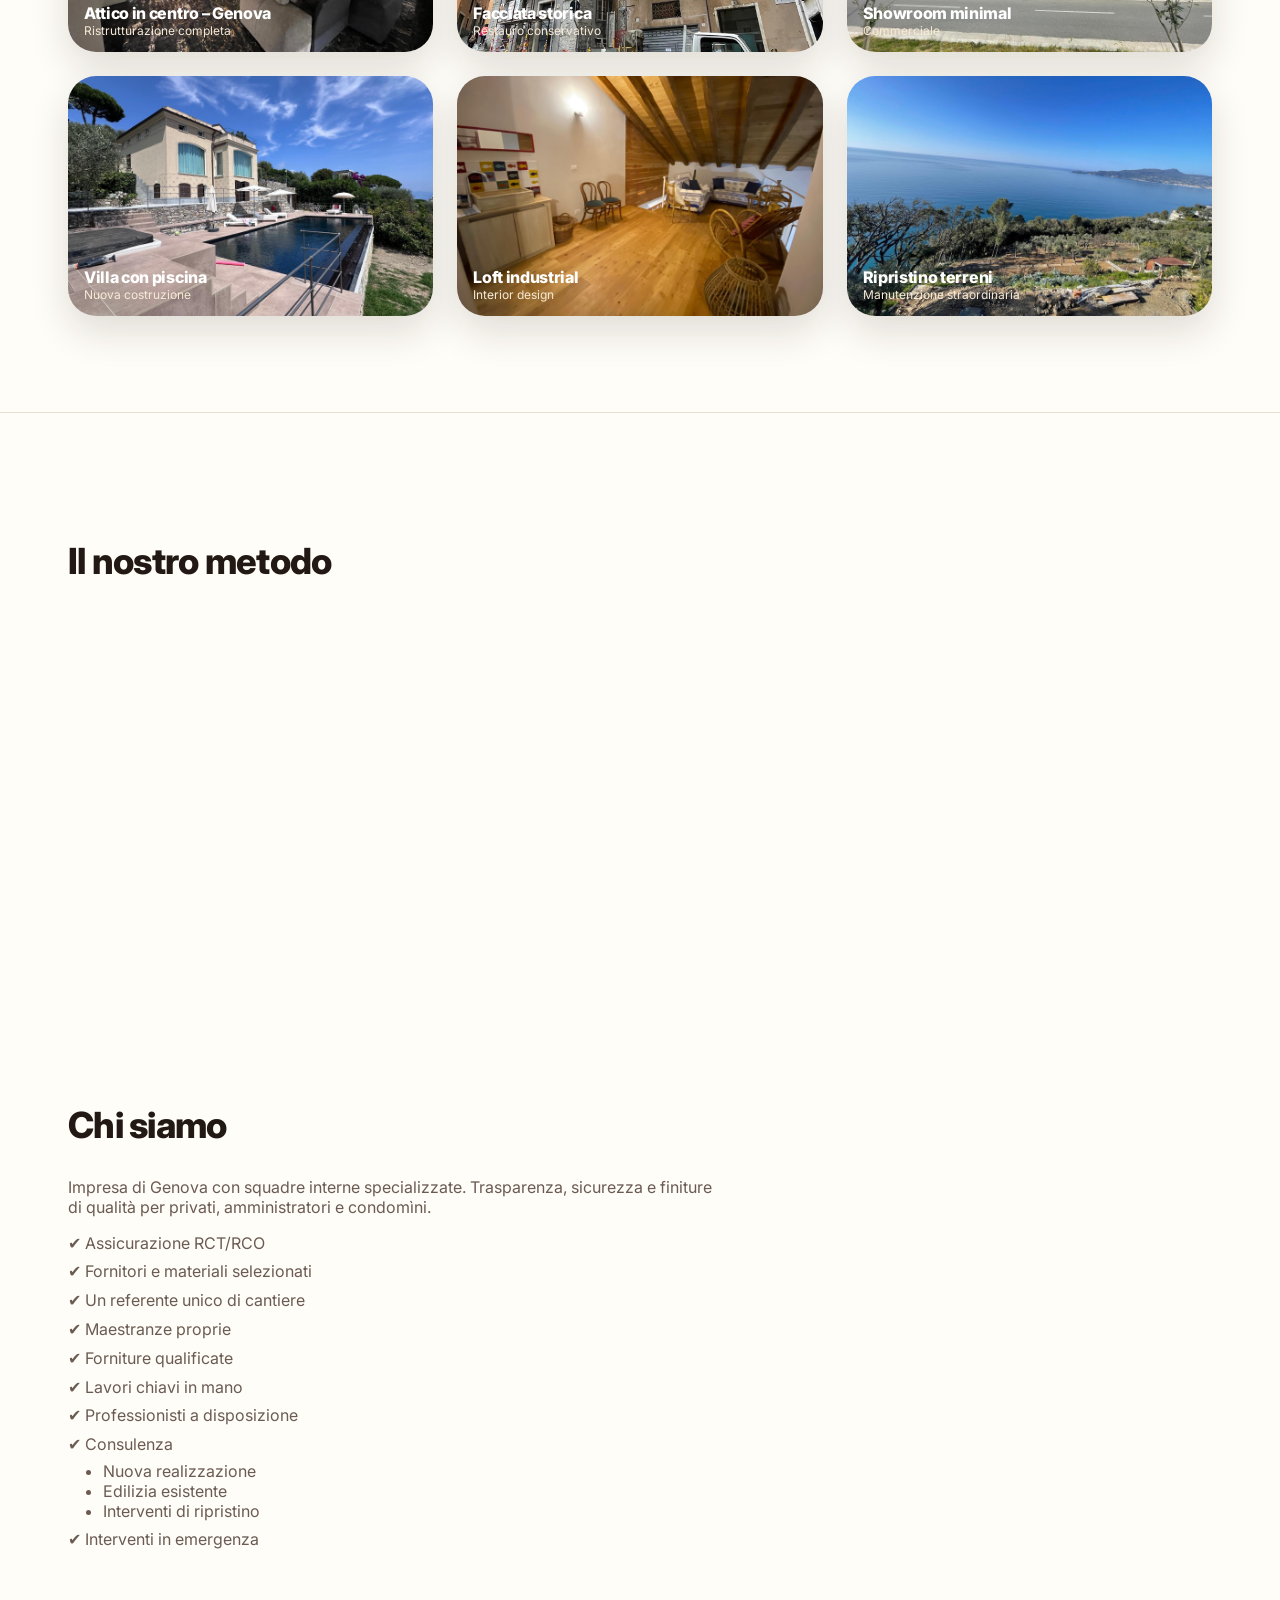
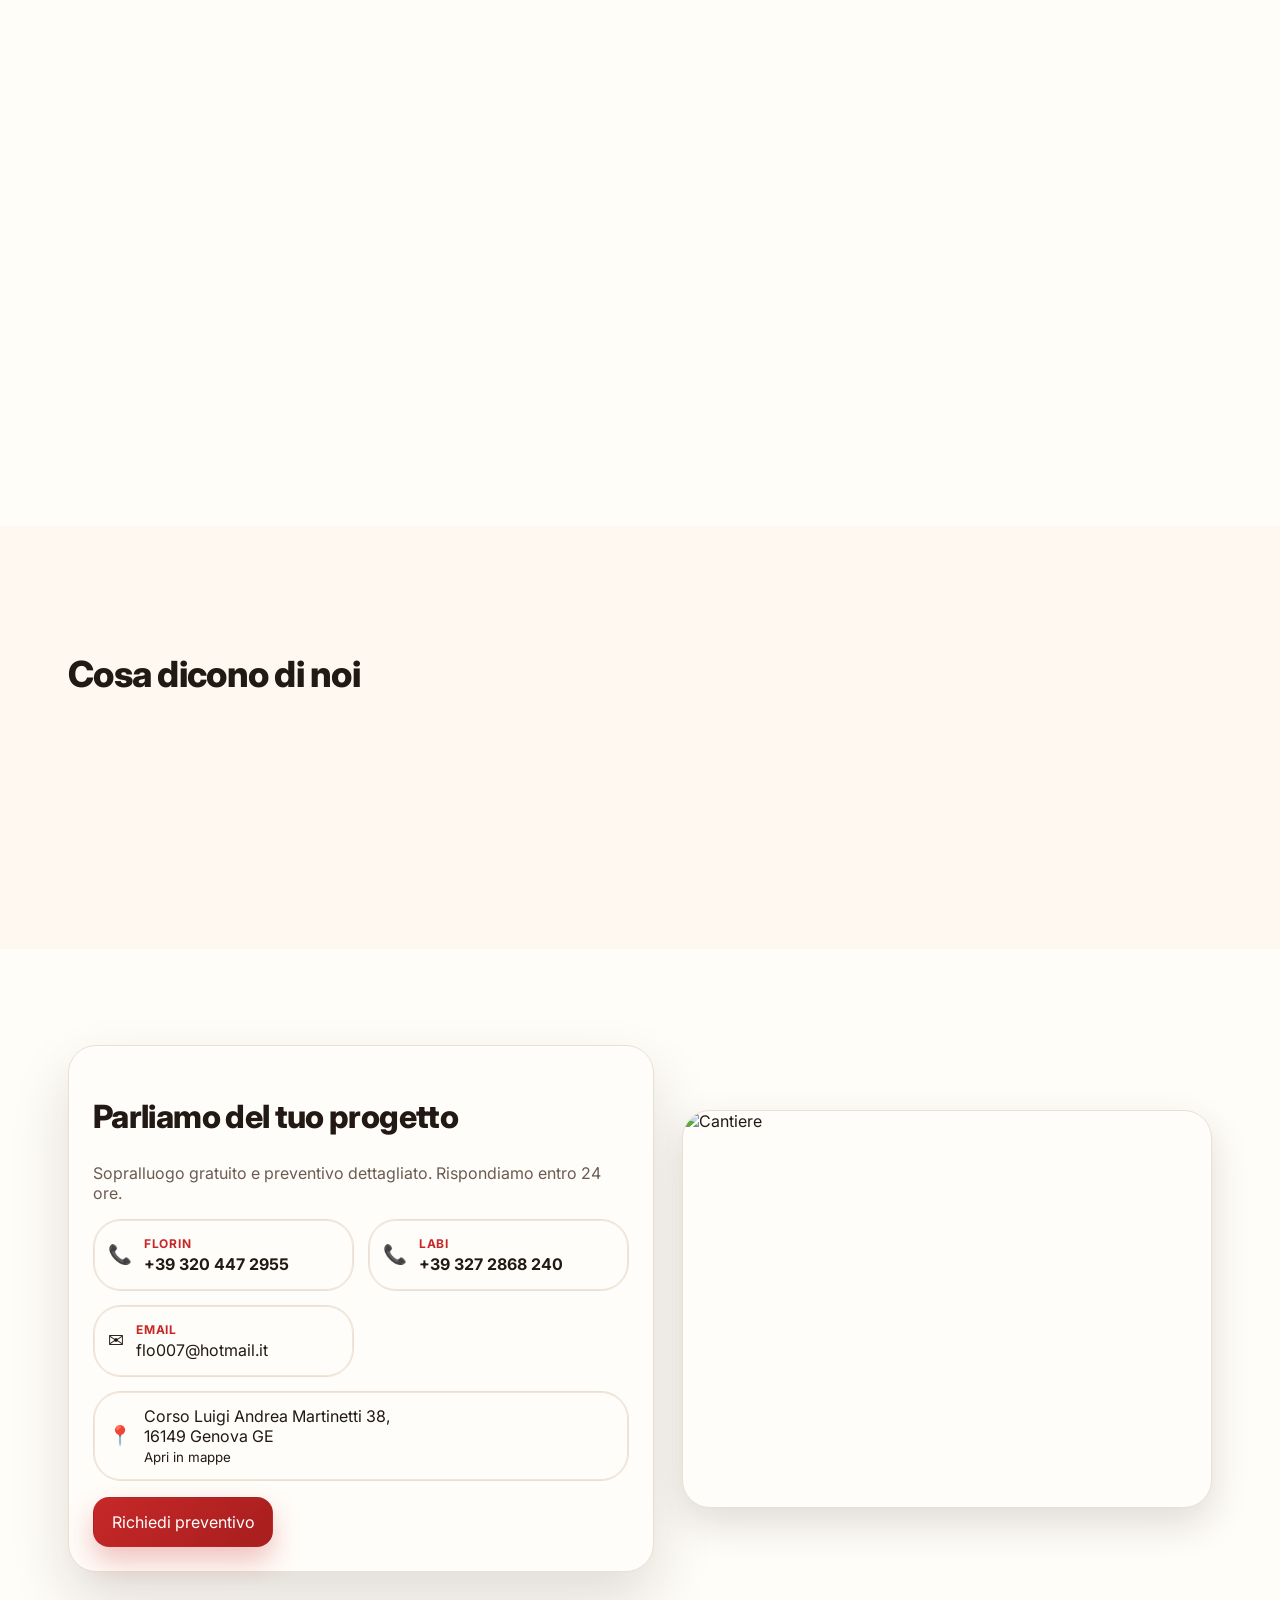
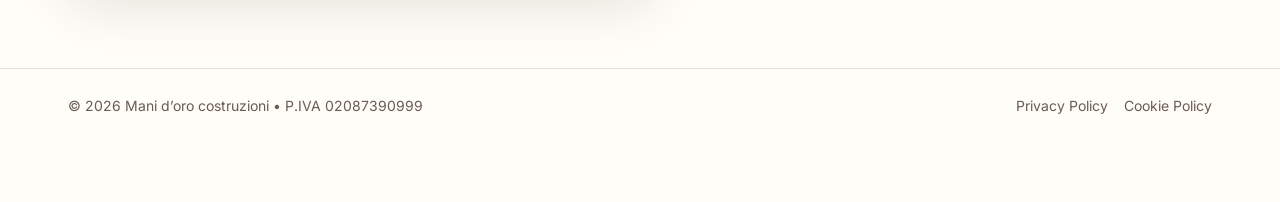
==== commit 56105961: "Update contact names and descriptions in index.html" ====
--- a/index.html
+++ b/index.html
@@ -3,13 +3,25 @@
 <head>
     <meta charset="utf-8" />
     <meta name="viewport" content="width=device-width, initial-scale=1" />
+
     <title>Mani d’oro costruzioni</title>
-    <meta name="description" content="Mani d’oro costruzioni: impresa edile a Genova di Troci Florin." />
+    <meta name="description" content="Mani d’oro costruzioni: impresa edile a Genova di Troci Florin e Troci Korab" />
+    <meta name="author" content="Mani d’oro costruzioni" />
+    <meta name="robots" content="index, follow" />
+    <link rel="canonical" href="https://www.manidorocostruzioni.com/" />
+
+    <meta property="og:title" content="Mani d’oro costruzioni | Impresa edile a Genova" />
+    <meta property="og:description" content="Ristrutturazioni, nuove costruzioni e lavori chiavi in mano a Genova." />
+    <meta property="og:type" content="website" />
+    <meta property="og:url" content="https://www.manidorocostruzioni.com/" />
+    <meta property="og:image" content="https://www.manidorocostruzioni.com/img/logo.png" />
+
     <link rel="preconnect" href="https://fonts.googleapis.com">
     <link rel="preconnect" href="https://fonts.gstatic.com" crossorigin>
     <link href="https://fonts.googleapis.com/css2?family=Inter:wght@400;500;600;700;800&display=swap" rel="stylesheet">
     <link href="css/home.css" rel="stylesheet" />
 </head>
+    
 <body>
     <!-- NAV -->
     <header class="sticky" role="banner">
@@ -55,7 +67,7 @@
 
                 <p class="subtitle hero-copy">
                     Specializzati in ristrutturazioni chiavi in mano, nuove costruzioni, murature tradizionali e manutenzioni.
-                    Tempi certi, finiture curate e un unico referente: <strong>Troci Florin</strong>.
+                    Tempi certi, finiture curate con referenti: <strong>Troci Florin</strong> & <strong>Troci Korab</strong>.
                 </p>
 
                 <div class="hero-actions">
@@ -276,13 +288,13 @@
             <div class="grid cols-2">
                 <div class="card bleed ring reveal shadow-lg media-card">
                     <img class="same-height"
-                         src="https://images.unsplash.com/photo-1460574283810-2aab119d8511?q=80&w=1400&auto=format&fit=crop"
+                         src="img/72cb5f0c-281f-4902-bb18-69982c16bc98.jpeg?q=80&w=1400&auto=format&fit=crop"
                          alt="Dettagli di cantiere" />
                 </div>
 
                 <div class="card bleed ring reveal shadow-lg media-card">
                     <img class="same-height"
-                         src="https://images.unsplash.com/photo-1494145904049-0dca59b4bbad?q=80&w=1400&auto=format&fit=crop"
+                         src="img/18d65ade-687f-4474-9184-91188a956ea4.jpeg?q=80&w=1400&auto=format&fit=crop"
                          alt="Strumenti e misure" />
                 </div>
             </div>
@@ -329,8 +341,8 @@
                     <div class="card tight ring contact-item">
                         <span class="contact-icon">📞</span>
                         <div>
-                            <div class="contact-name">Flori</div>
-                            <a href="tel:+393204472955" aria-label="Chiama Flori al +39 320 447 2955">
+                            <div class="contact-name">Florin</div>
+                            <a href="tel:+393204472955" aria-label="Chiama Florin al +39 320 447 2955">
                                 <strong>+39 320 447 2955</strong>
                             </a>
                         </div>
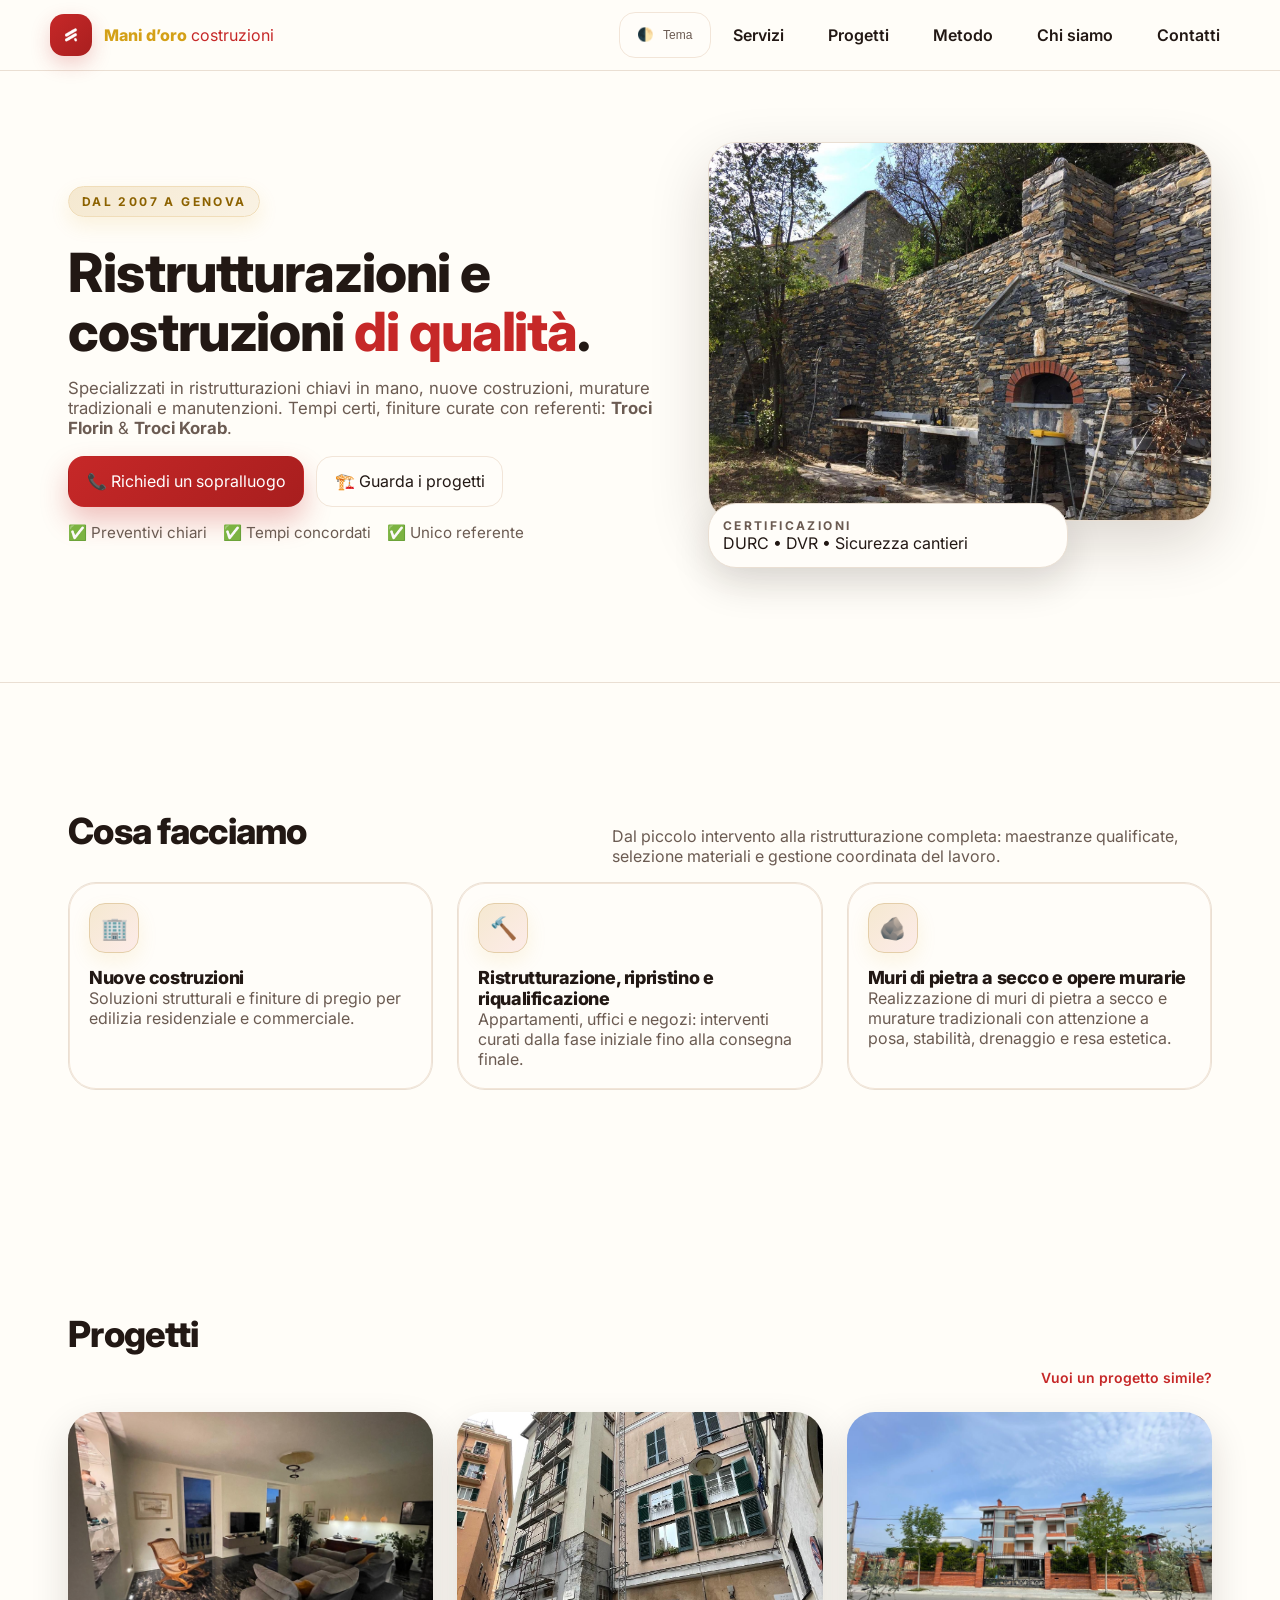
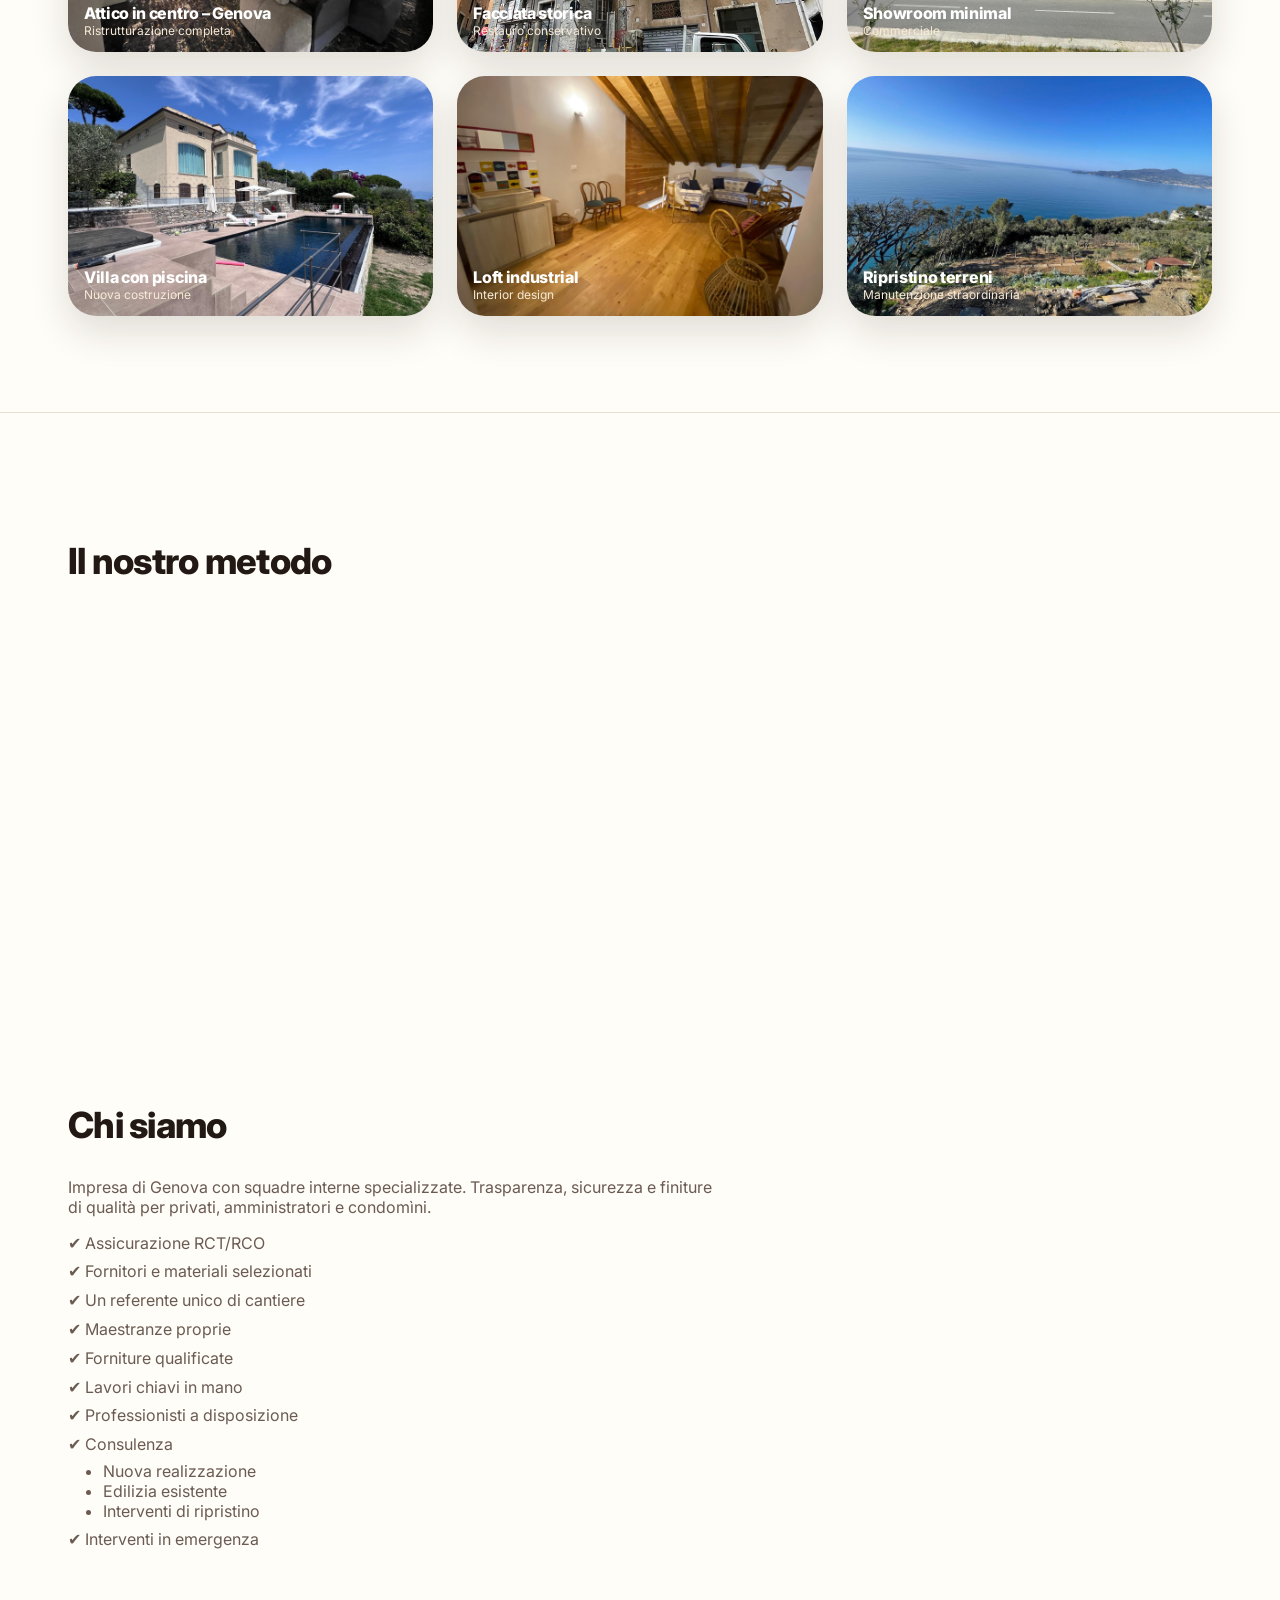
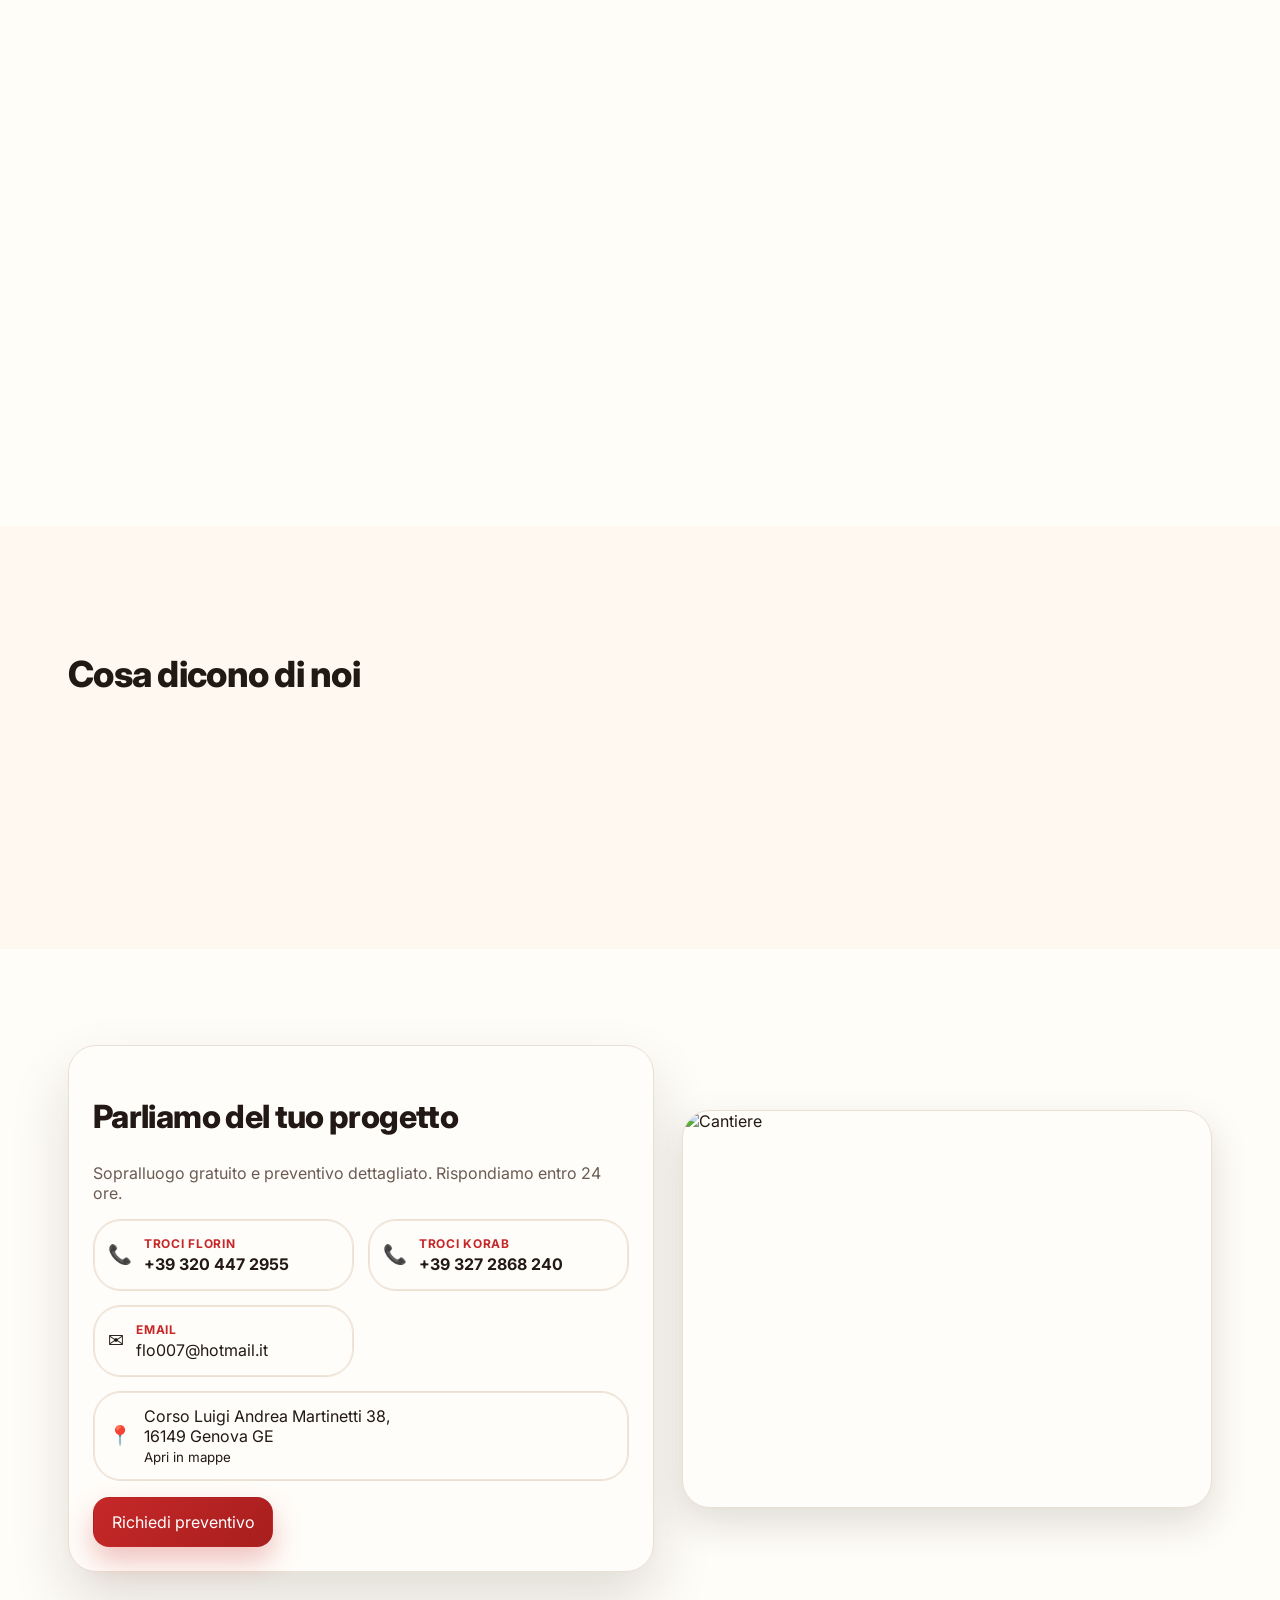
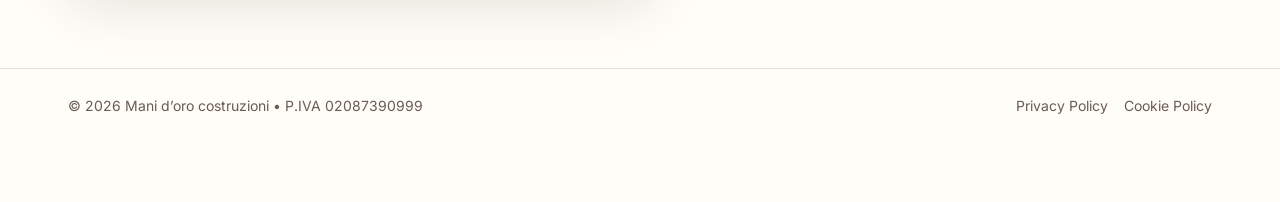
==== commit 901f77a8: "Update contact names in index.html" ====
--- a/index.html
+++ b/index.html
@@ -341,7 +341,7 @@
                     <div class="card tight ring contact-item">
                         <span class="contact-icon">📞</span>
                         <div>
-                            <div class="contact-name">Florin</div>
+                            <div class="contact-name">Troci Florin</div>
                             <a href="tel:+393204472955" aria-label="Chiama Florin al +39 320 447 2955">
                                 <strong>+39 320 447 2955</strong>
                             </a>
@@ -351,8 +351,8 @@
                     <div class="card tight ring contact-item">
                         <span class="contact-icon">📞</span>
                         <div>
-                            <div class="contact-name">Labi</div>
-                            <a href="tel:+393272868240" aria-label="Chiama Labi al +39 327 2868 240">
+                            <div class="contact-name">Troci Korab</div>
+                            <a href="tel:+393272868240" aria-label="Chiama Korab al +39 327 2868 240">
                                 <strong>+39 327 2868 240</strong>
                             </a>
                         </div>
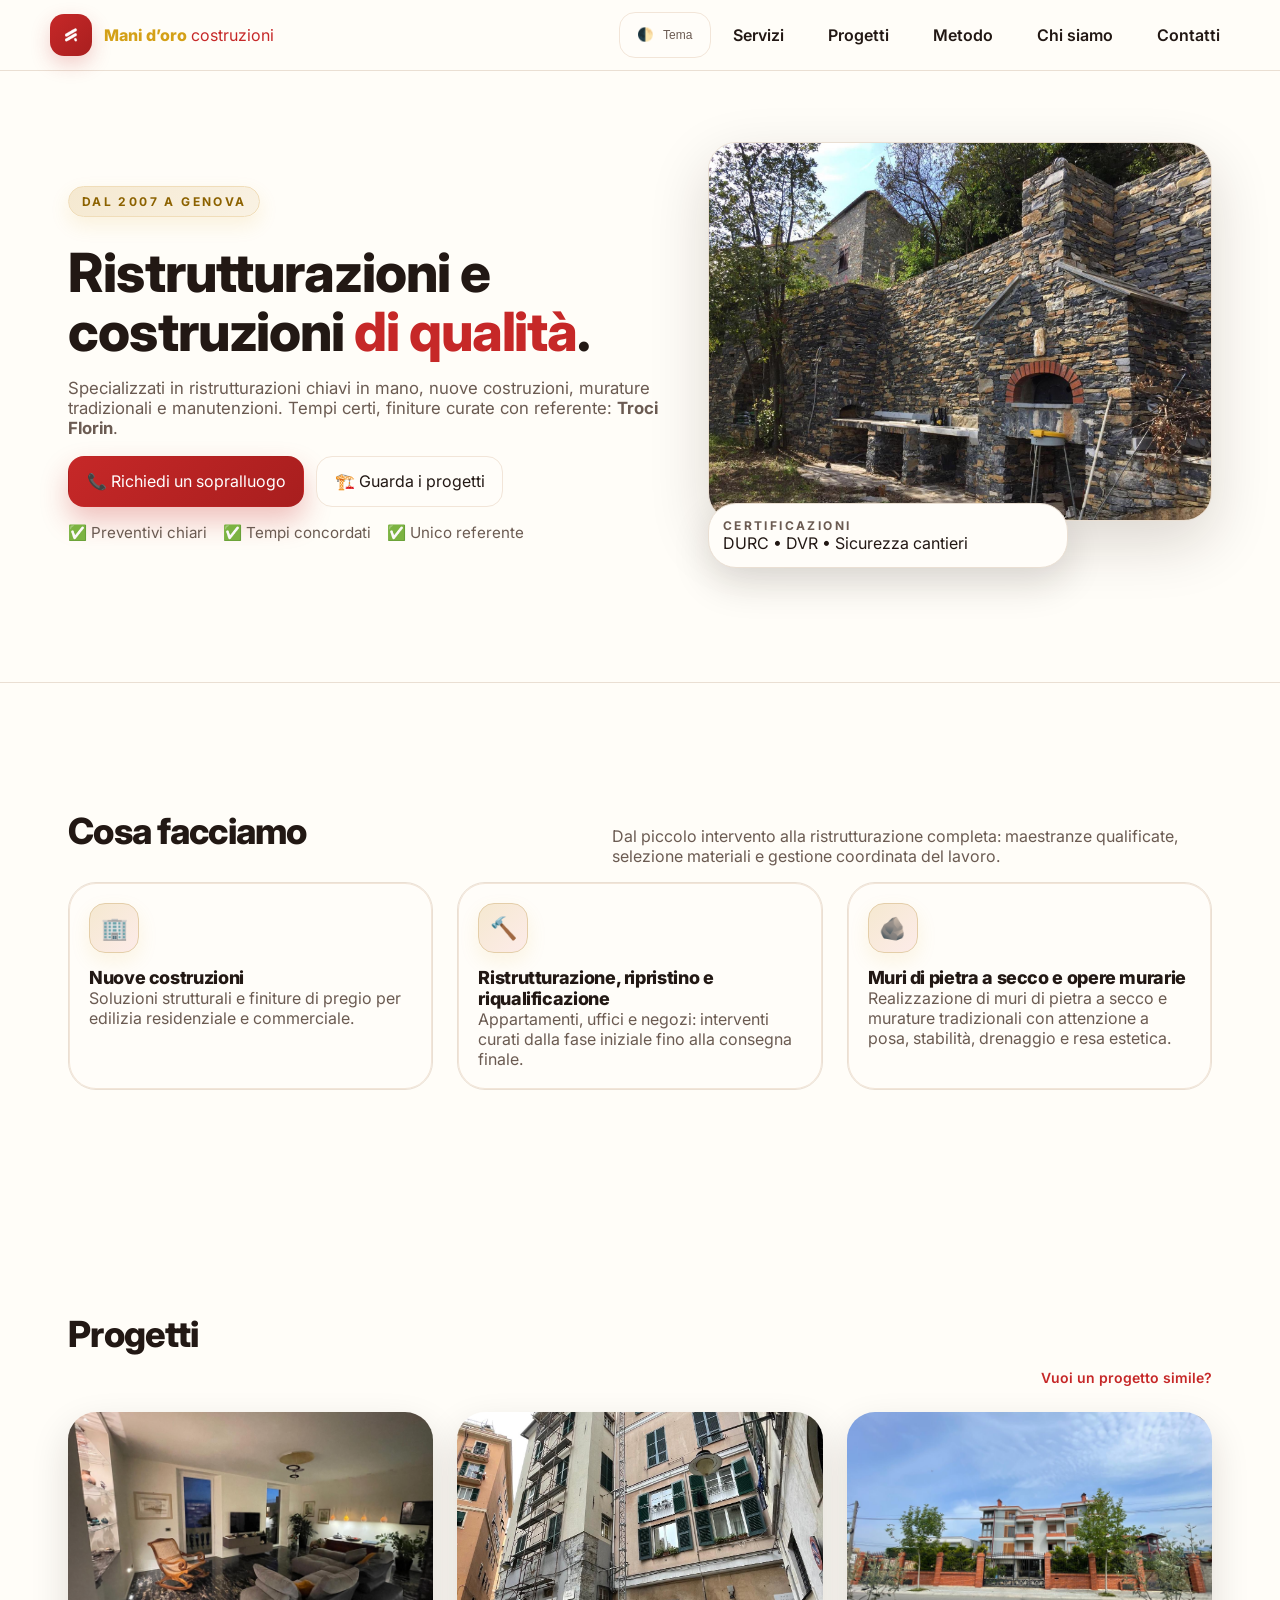
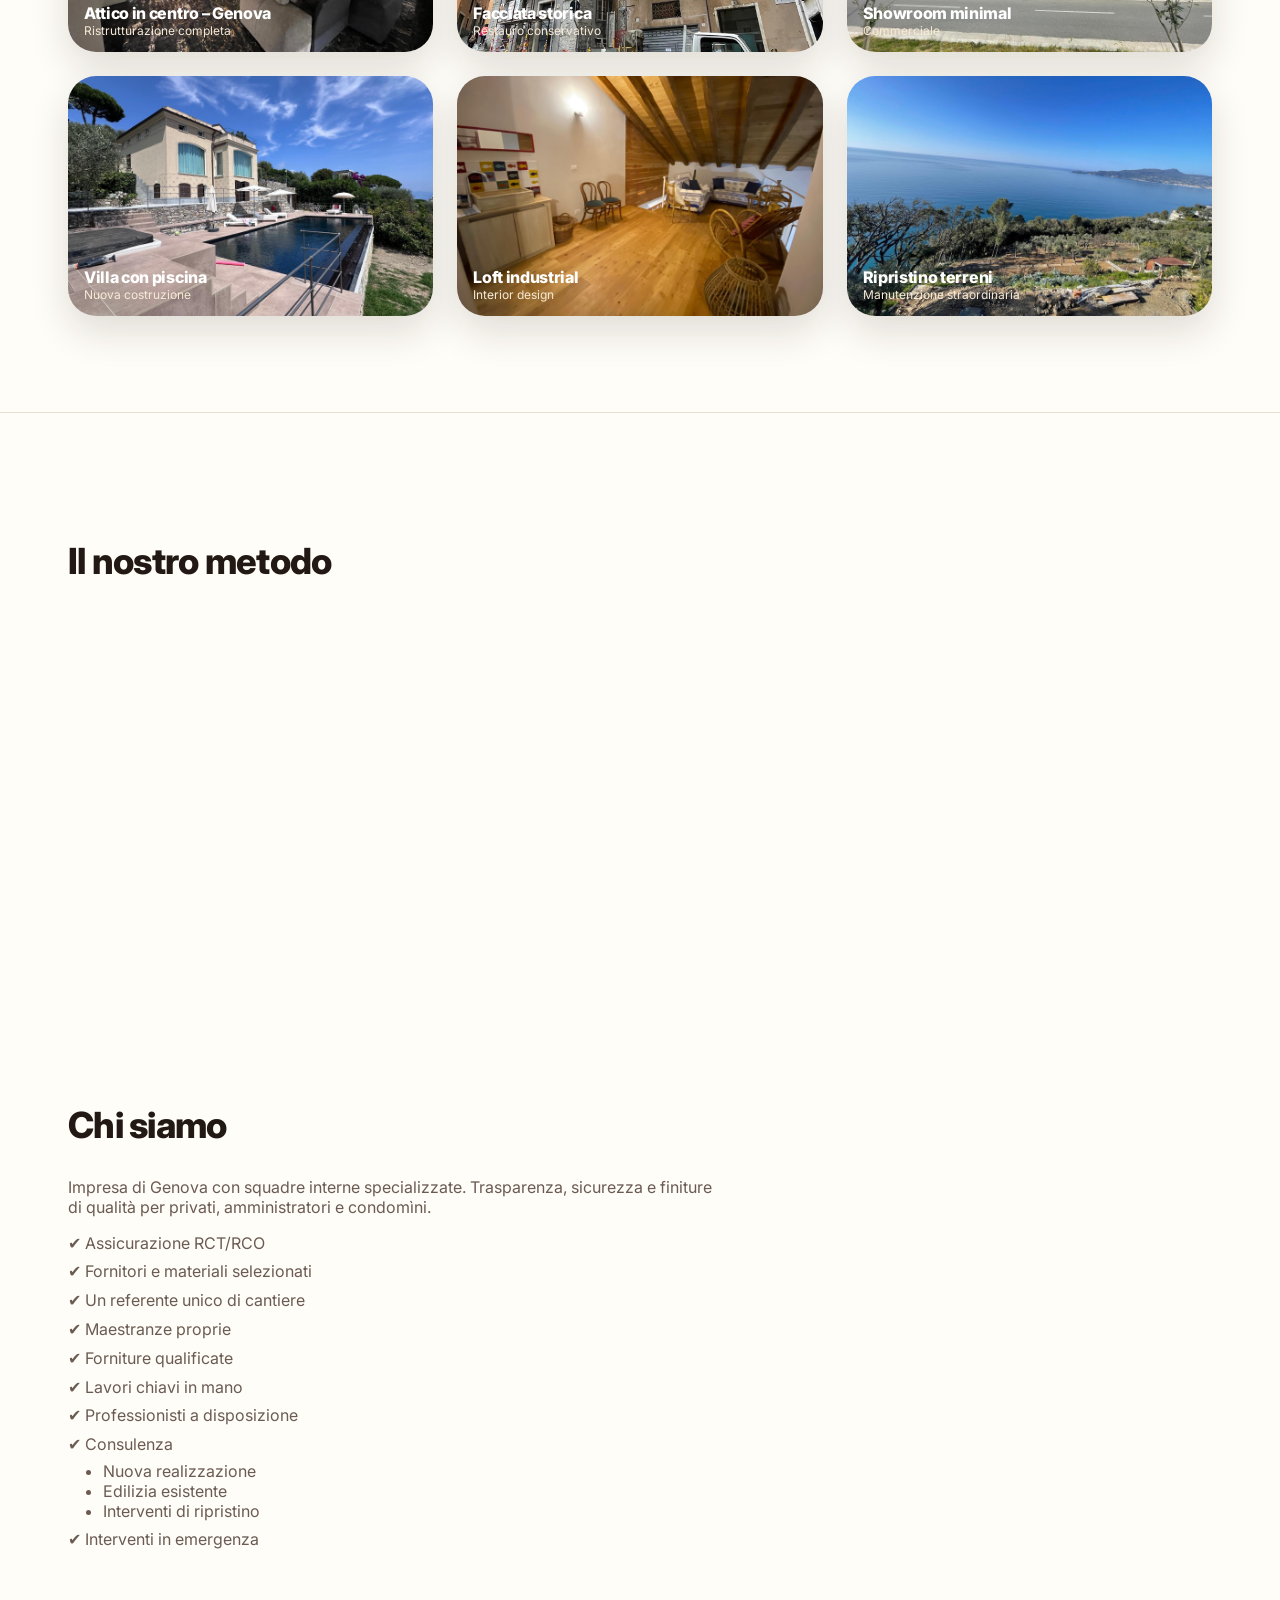
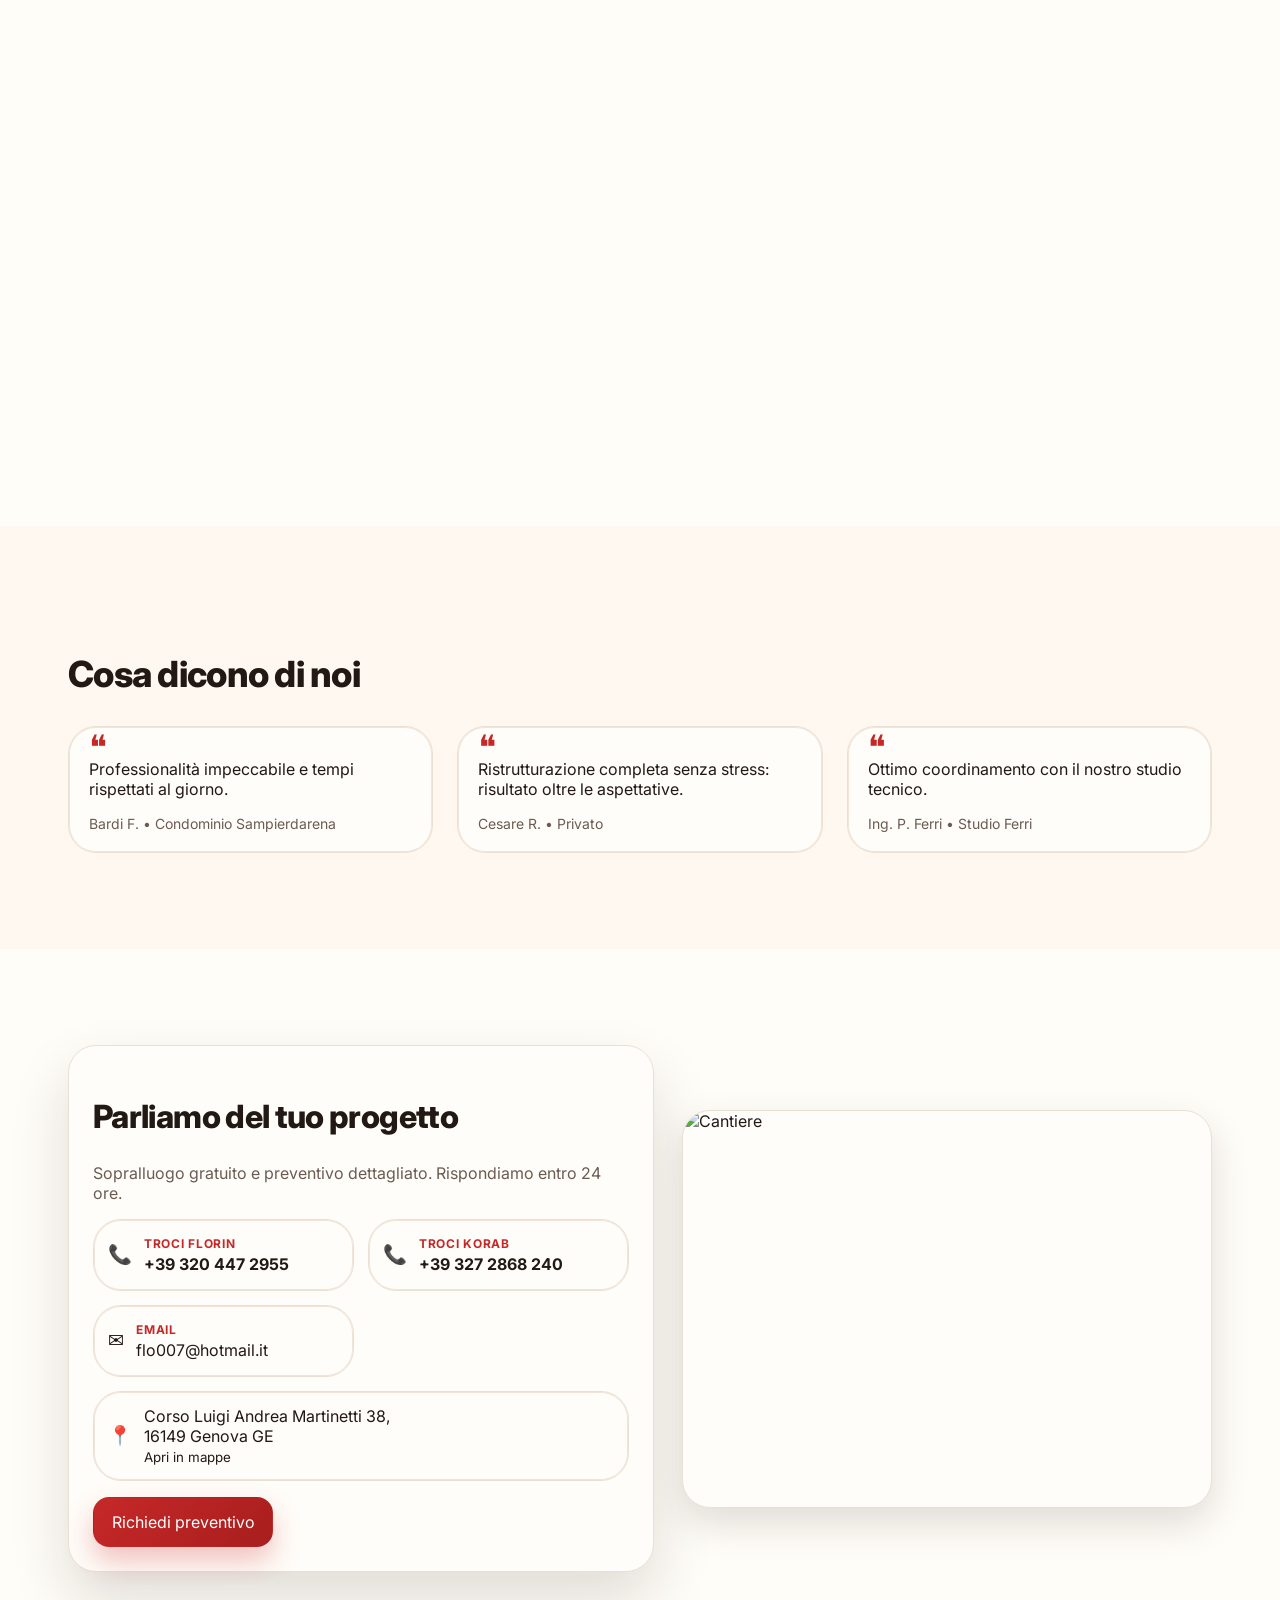
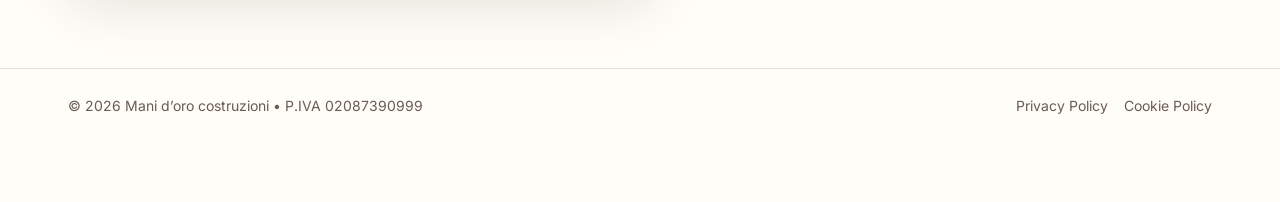
==== commit 2d922397: "Update reference in subtitle and change image source" ====
--- a/index.html
+++ b/index.html
@@ -67,7 +67,7 @@
 
                 <p class="subtitle hero-copy">
                     Specializzati in ristrutturazioni chiavi in mano, nuove costruzioni, murature tradizionali e manutenzioni.
-                    Tempi certi, finiture curate con referenti: <strong>Troci Florin</strong> & <strong>Troci Korab</strong>.
+                    Tempi certi, finiture curate con referente: <strong>Troci Florin</strong>.
                 </p>
 
                 <div class="hero-actions">
@@ -294,7 +294,7 @@
 
                 <div class="card bleed ring reveal shadow-lg media-card">
                     <img class="same-height"
-                         src="img/18d65ade-687f-4474-9184-91188a956ea4.jpeg?q=80&w=1400&auto=format&fit=crop"
+                         src="img/53d7e05a-39d1-472e-9f61-d002a644a1bd.jpeg?q=80&w=1400&auto=format&fit=crop"
                          alt="Strumenti e misure" />
                 </div>
             </div>
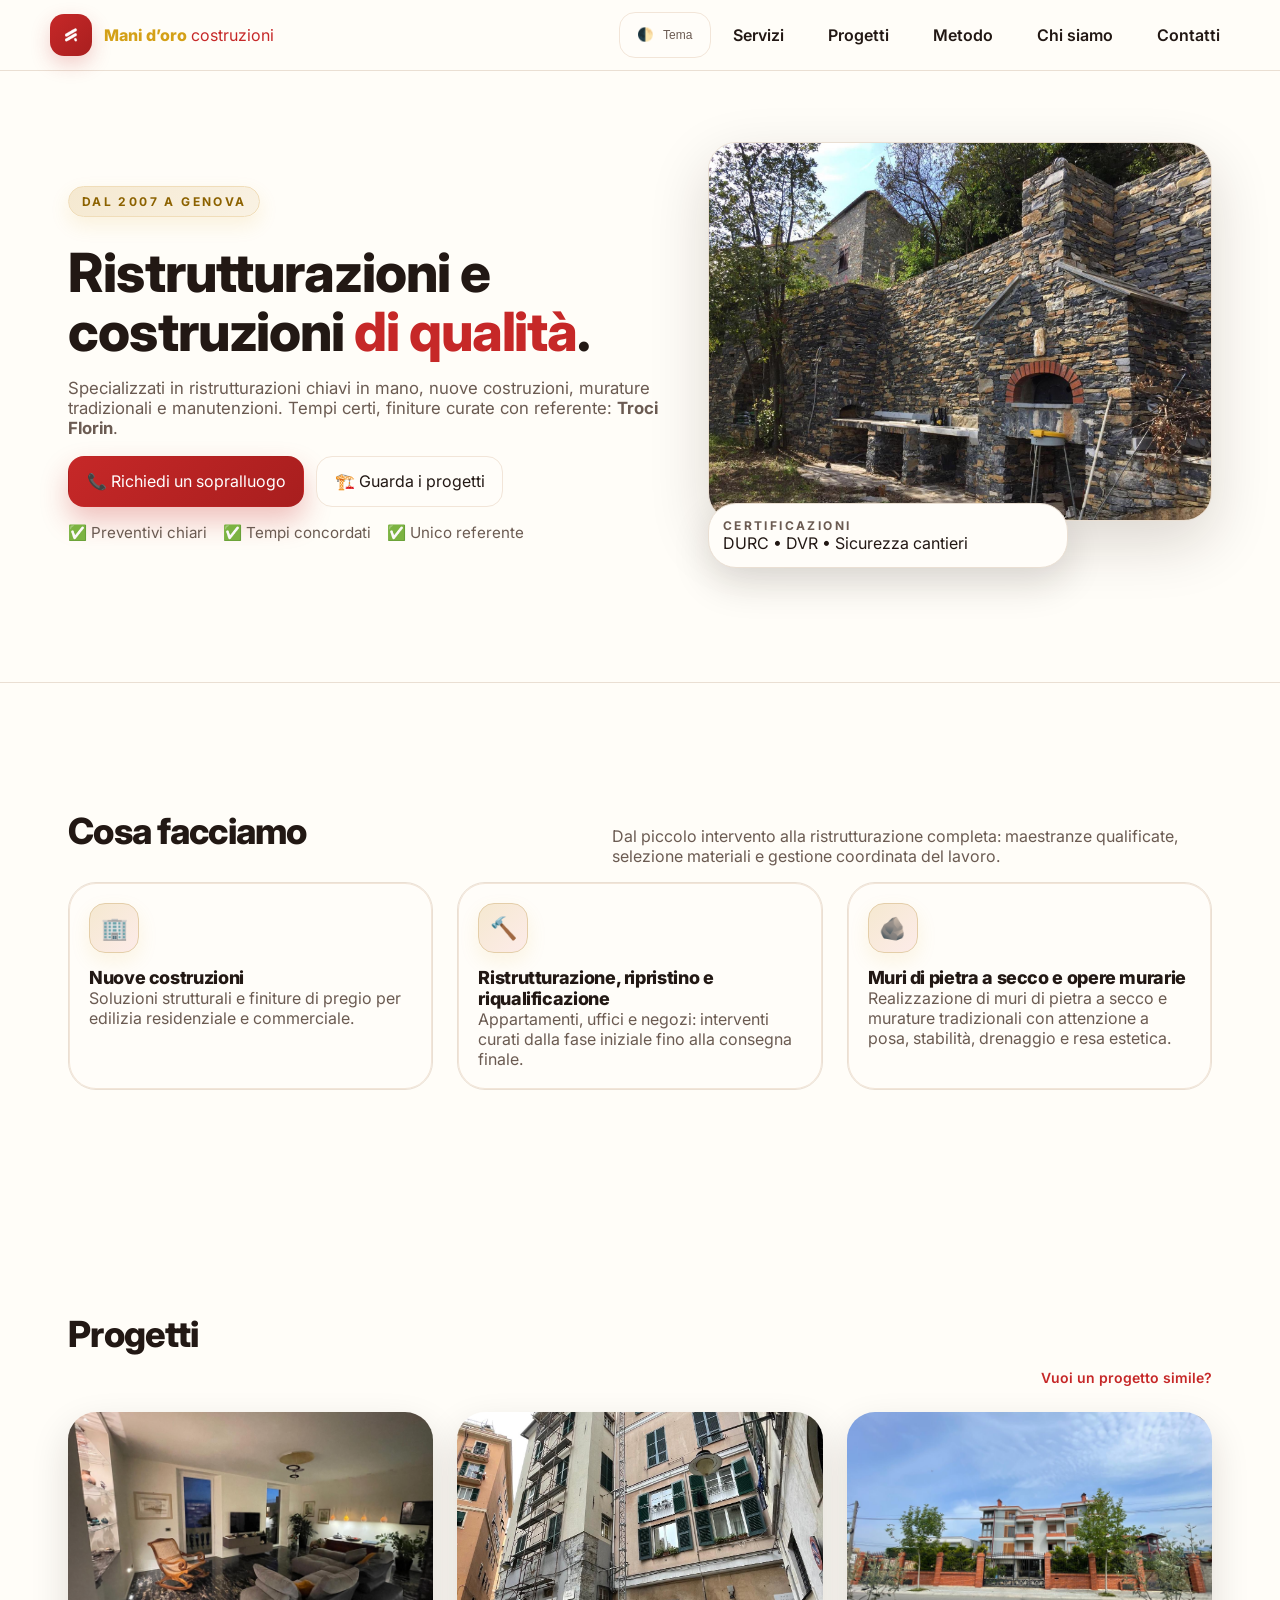
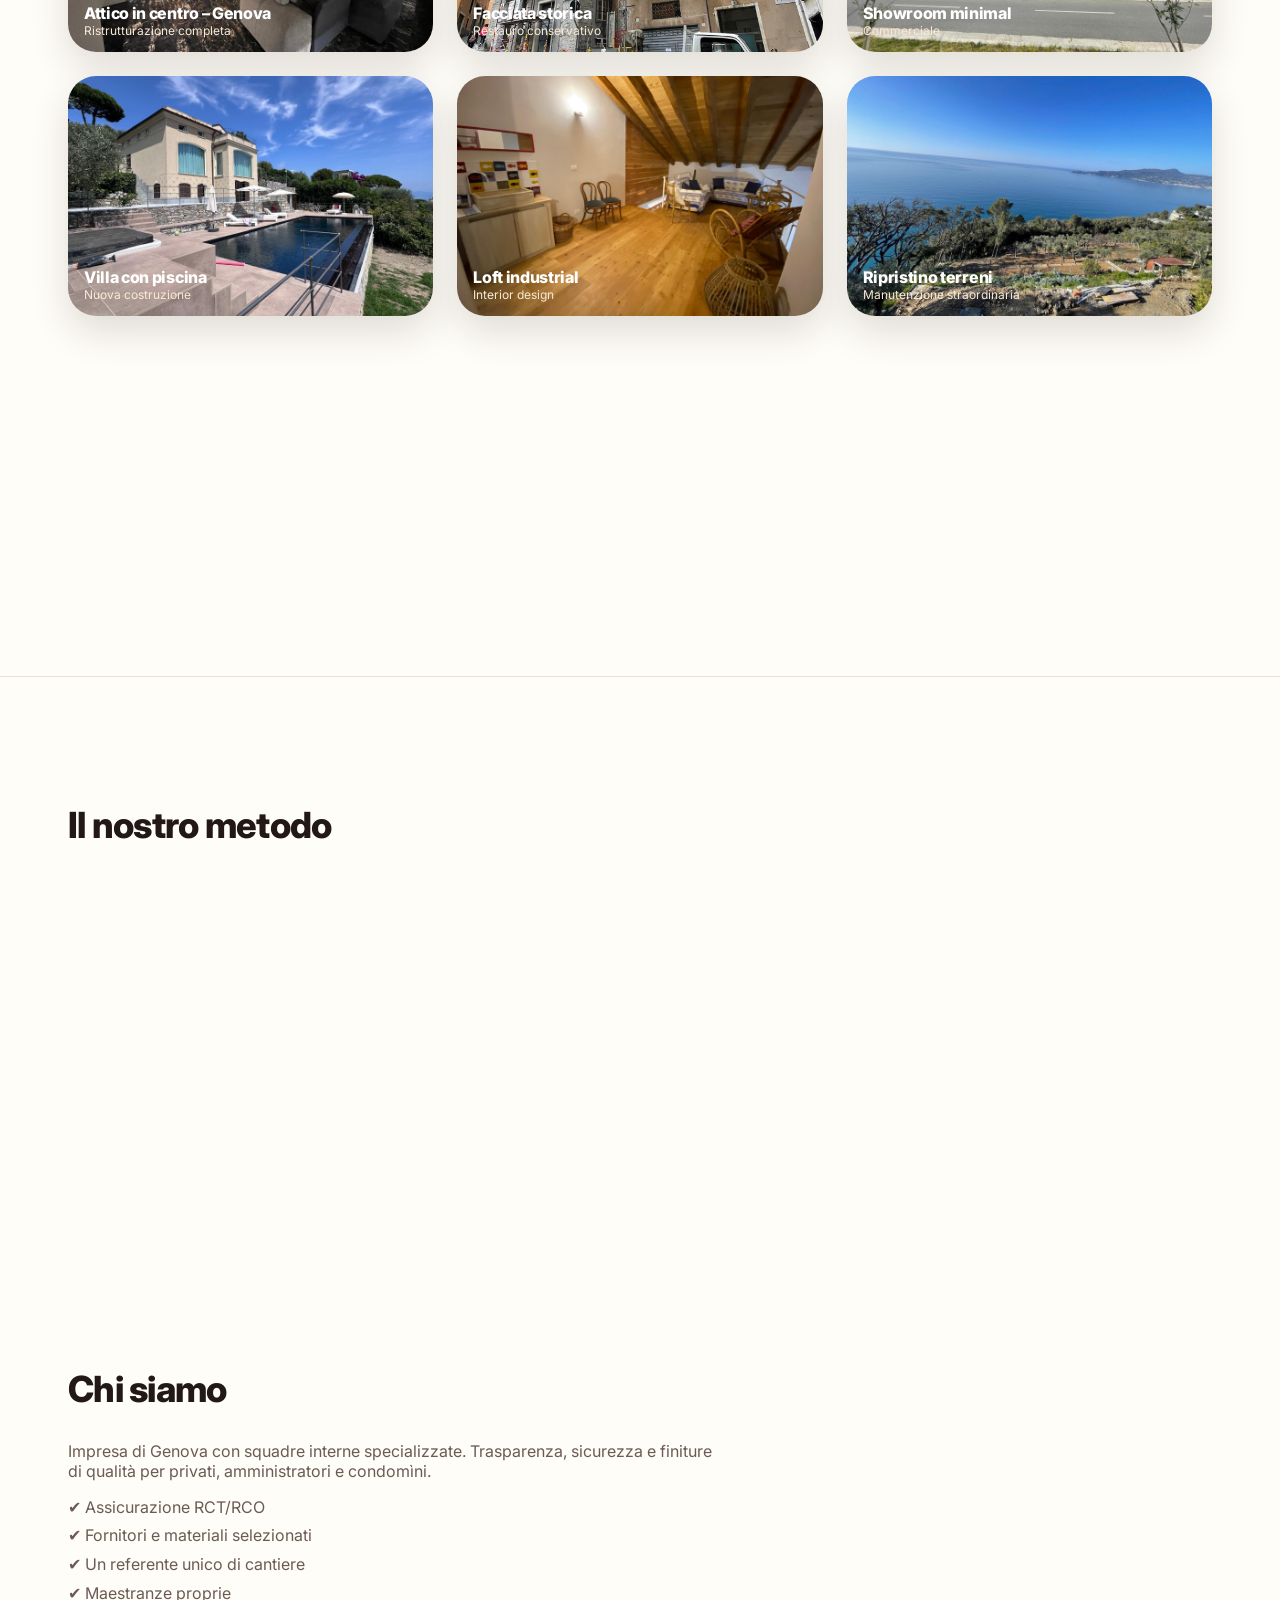
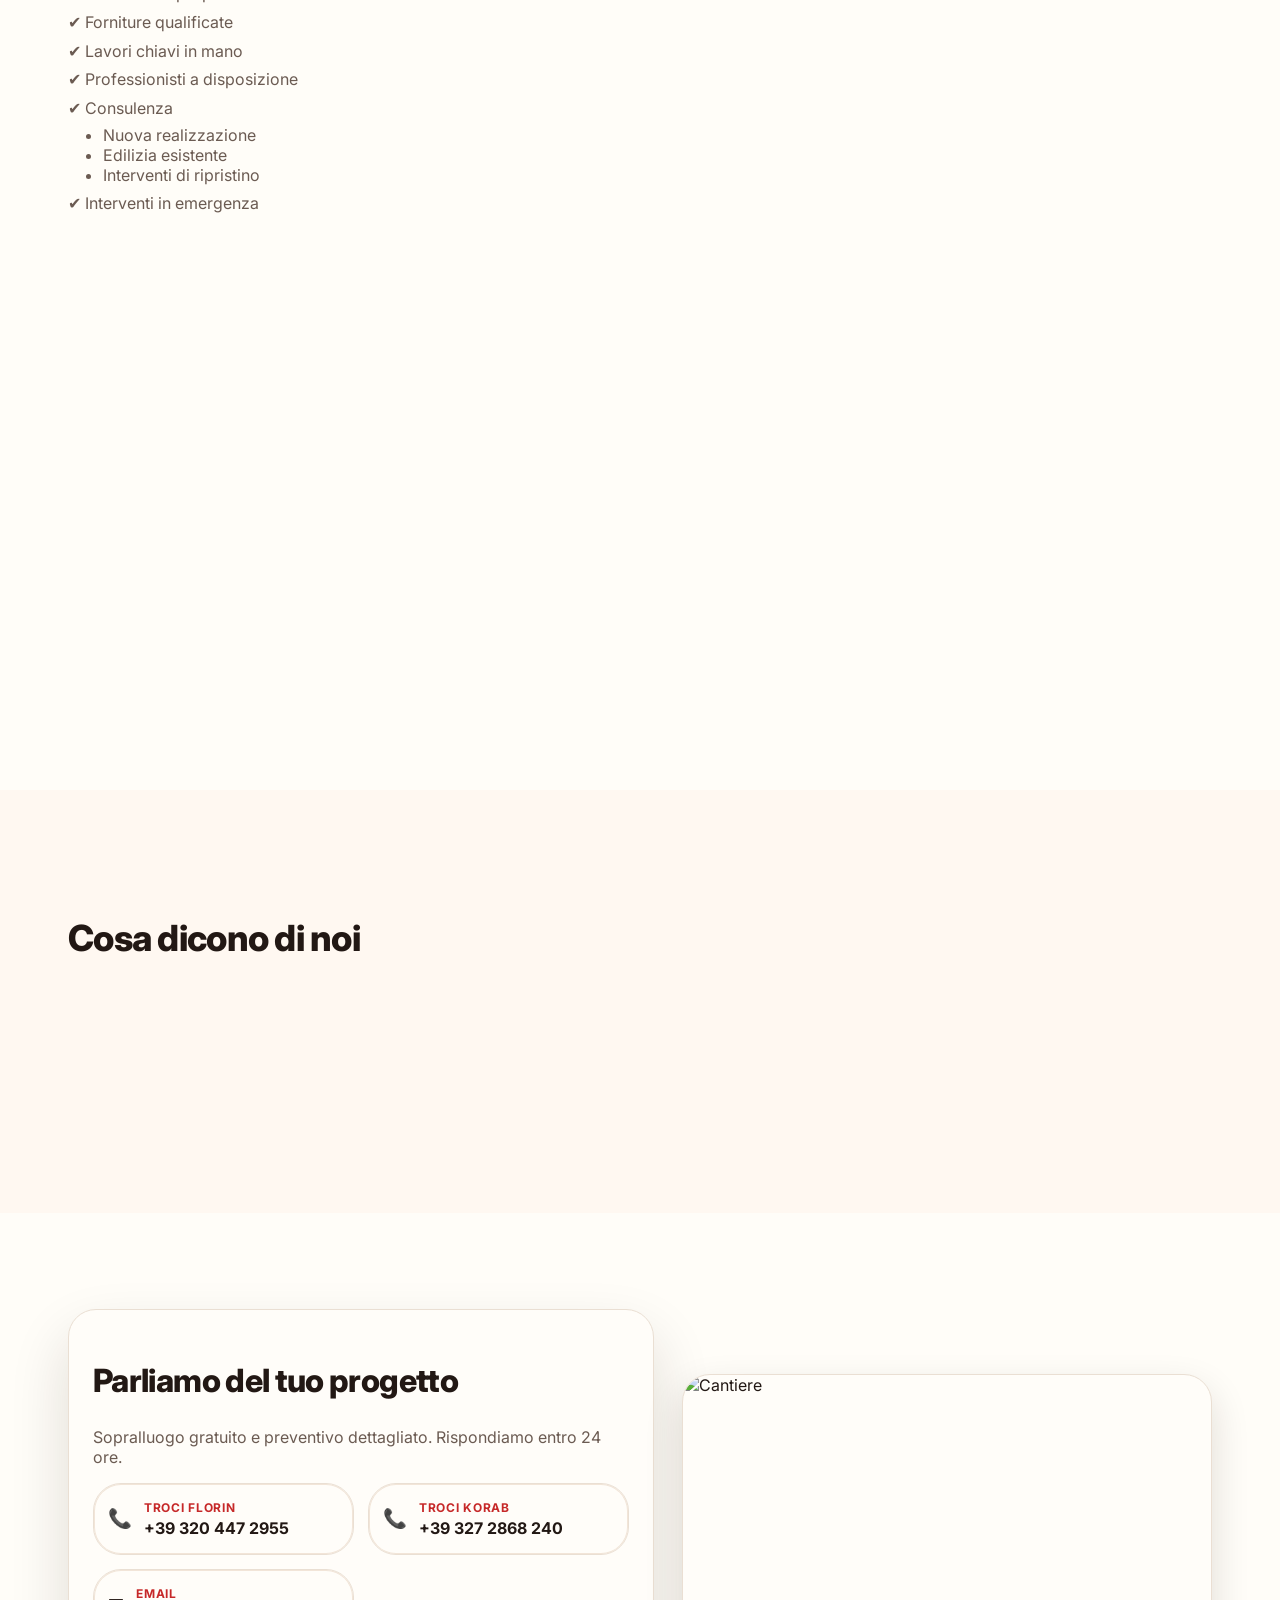
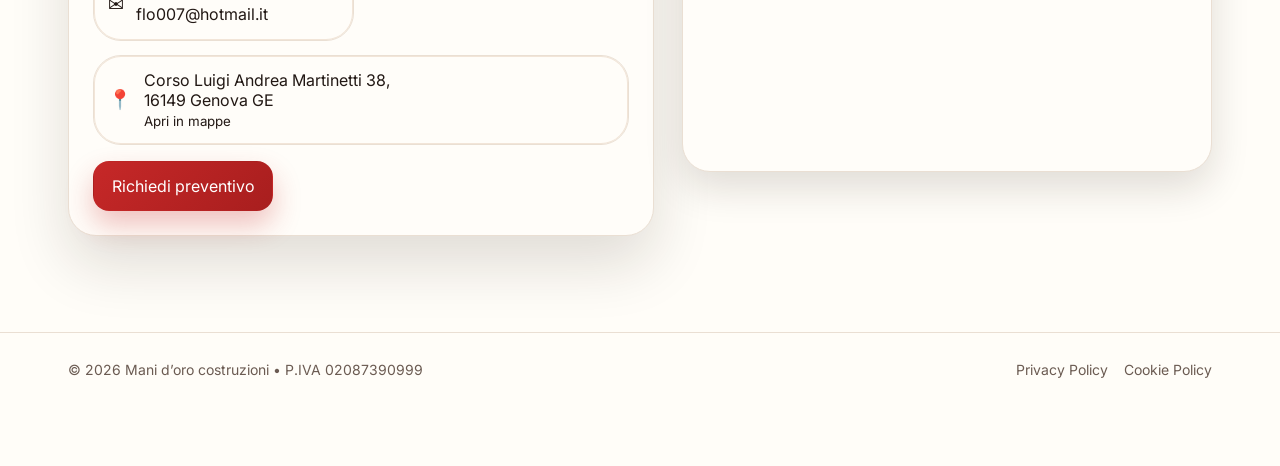
==== commit c0fb9a3c: "Add new figure for 'Strutture in cemento armato'" ====
--- a/index.html
+++ b/index.html
@@ -209,6 +209,17 @@
                         <div class="indexed100">
                             <div class="title white-text">Ripristino terreni</div>
                             <div class="subtitle work-subtitle">Manutenzione straordinaria</div>
+                        </div>
+                        <span class="pill indexed100">Dettagli</span>
+                    </figcaption>
+                </figure>
+
+                <figure class="work ring reveal shadow-lg">
+                    <img alt="Strutture in cemento armato" src="img/18d65ade-687f-4474-9184-91188a956ea4.jpeg">
+                    <figcaption class="work-meta">
+                        <div class="indexed100">
+                            <div class="title white-text">Strutture in cemento armato</div>
+                            <div class="subtitle work-subtitle">Opere strutturali</div>
                         </div>
                         <span class="pill indexed100">Dettagli</span>
                     </figcaption>
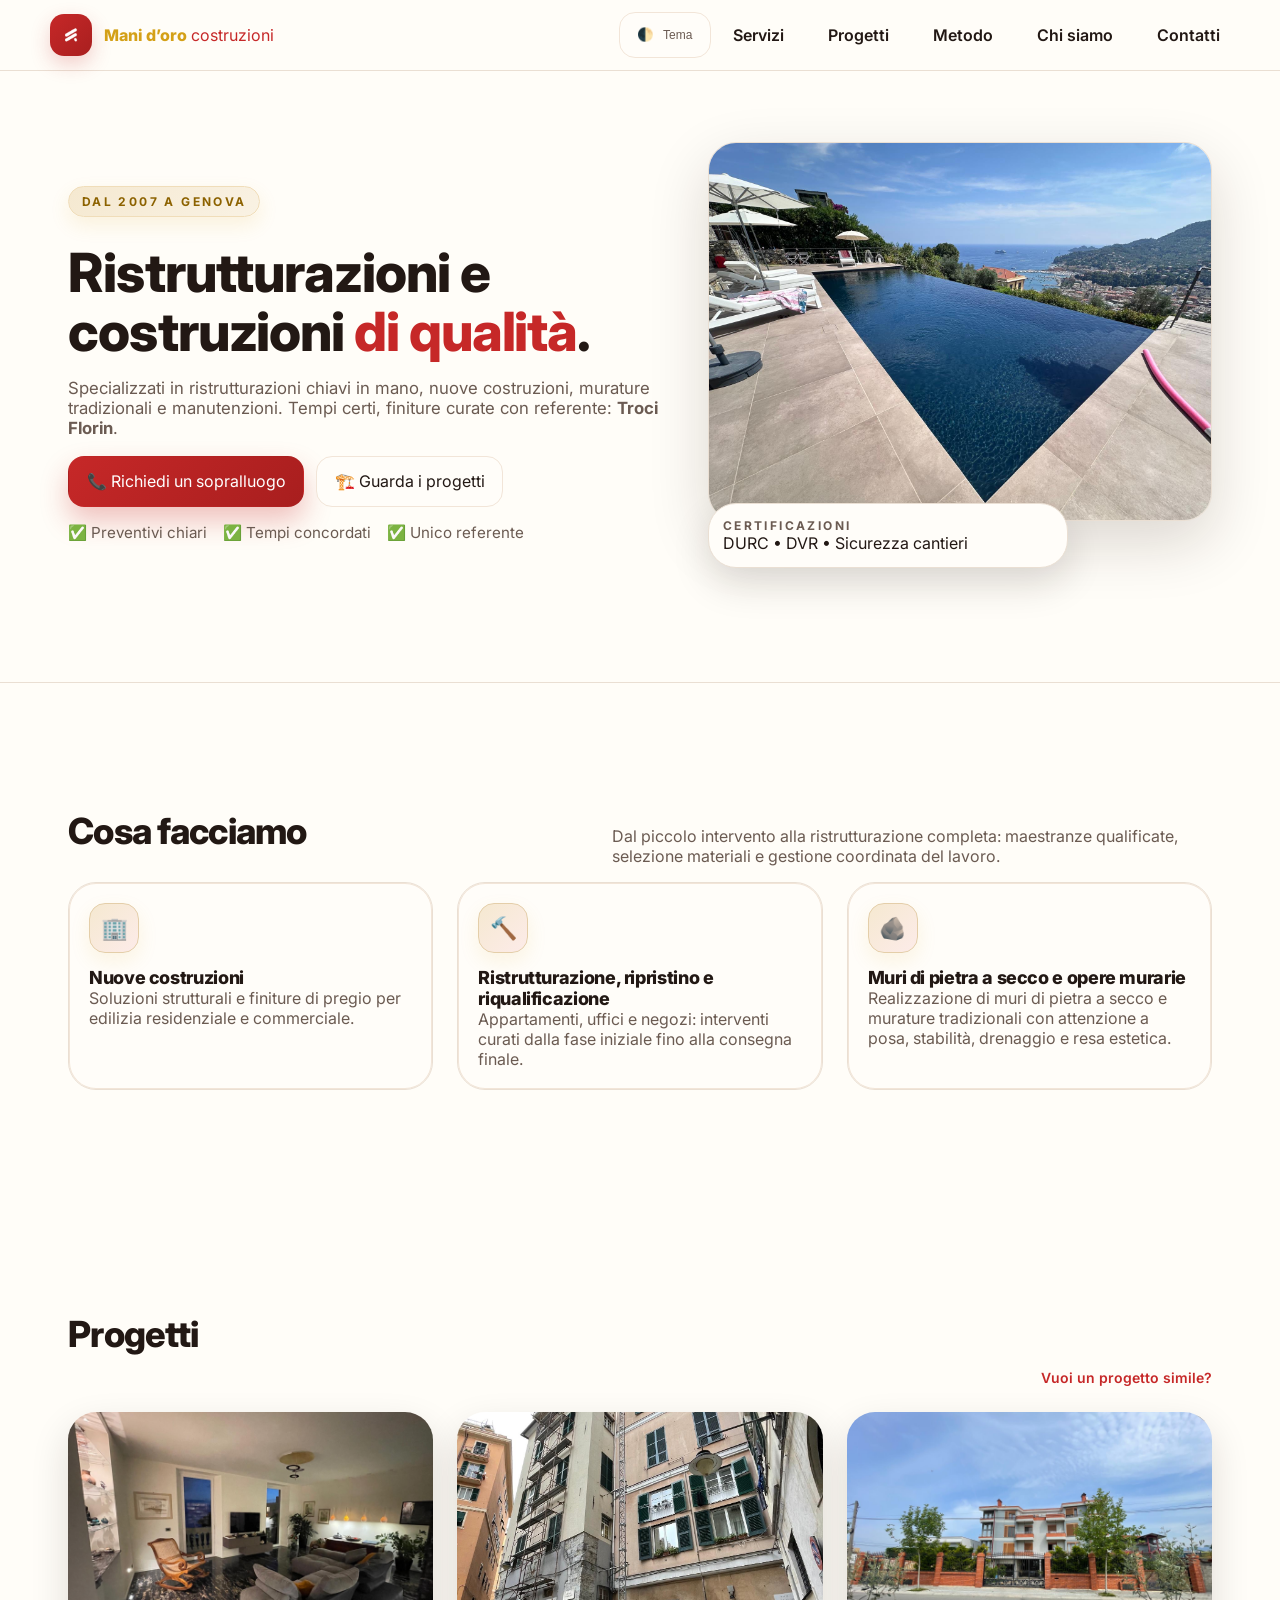
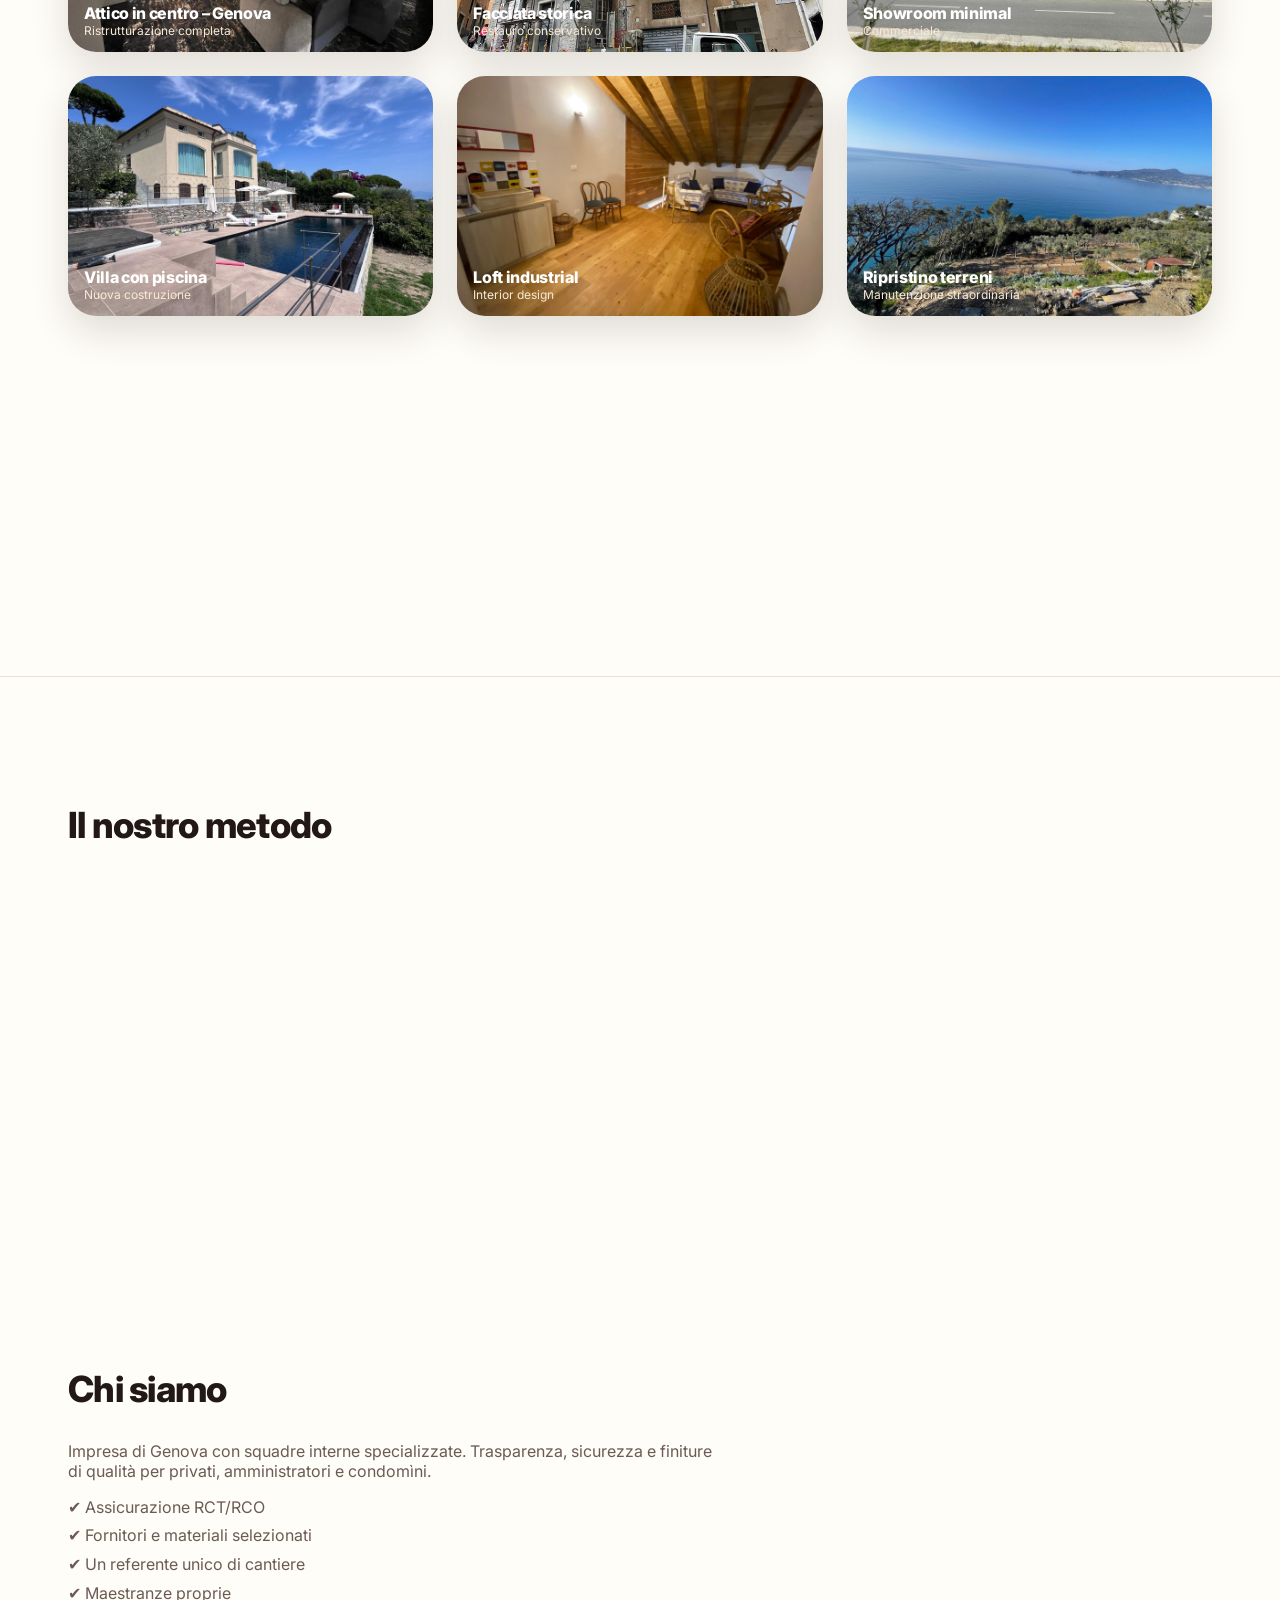
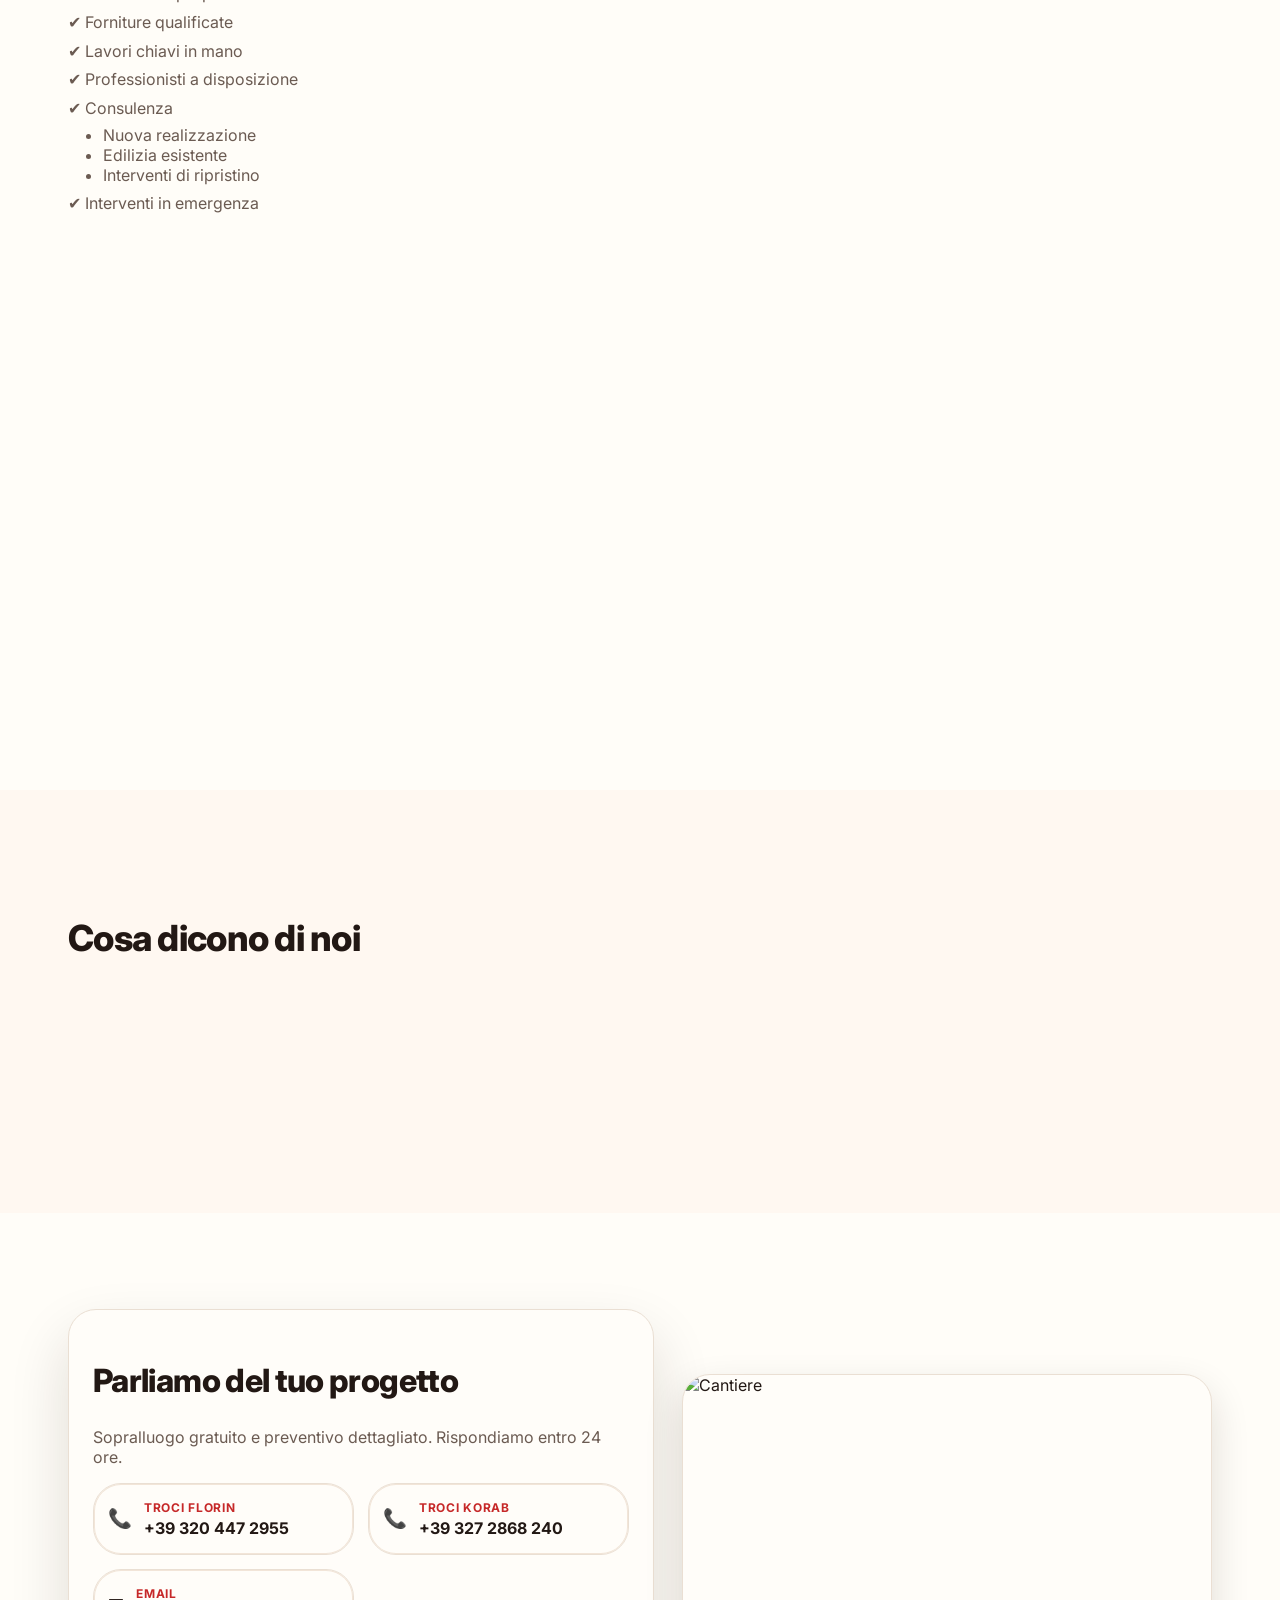
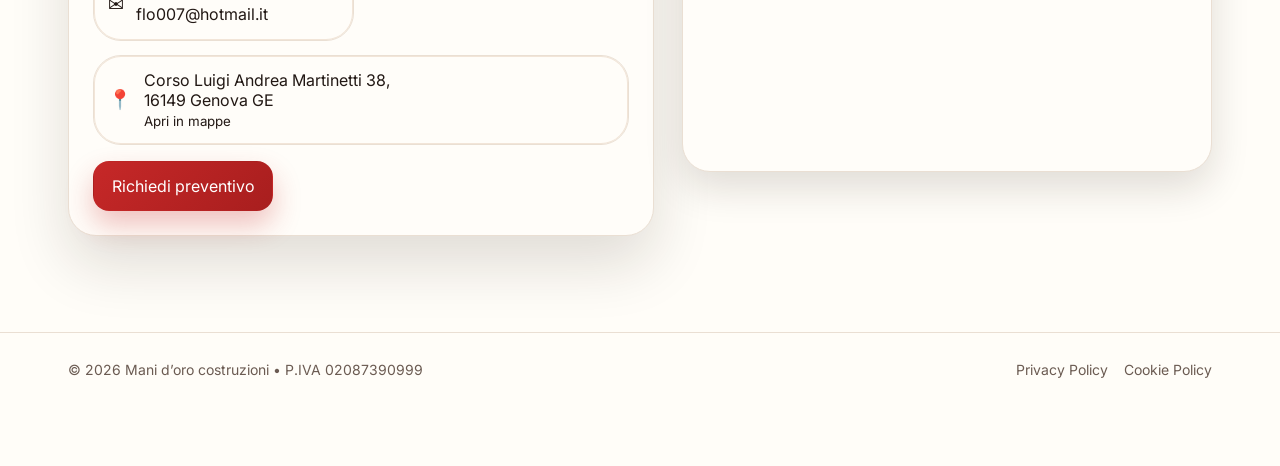
==== commit e5741754: "Replace image and add new figure for muro a secco" ====
--- a/index.html
+++ b/index.html
@@ -84,7 +84,8 @@
 
             <div class="reveal">
                 <div class="card bleed ring shadow-xl no-pad">
-                    <img src="/img/WhatsApp%20Image%202026-03-26%20at%207.37.46%20AM.jpeg" alt="Cantiere e squadra edile" />
+                    <img src="/img/bd48d499-e03d-422e-8df8-2aef8feb6def.jpeg" alt="Villa"/>
+                    
                 </div>
 
                 <div class="card tight shadow-lg cert-card">
@@ -224,6 +225,18 @@
                         <span class="pill indexed100">Dettagli</span>
                     </figcaption>
                 </figure>
+
+                <figure class="work ring reveal shadow-lg">
+                    <img alt="muro a secco" src="/img/WhatsApp%20Image%202026-03-26%20at%207.37.46%20AM.jpeg">
+                    <figcaption class="work-meta">
+                        <div class="indexed100">
+                            <div class="title white-text">Muro a secco</div>
+                            <div class="subtitle work-subtitle">Antica tecnica costruttiva</div>
+                        </div>
+                        <span class="pill indexed100">Dettagli</span>
+                    </figcaption>
+                </figure>
+                
             </div>
         </div>
     </section>
